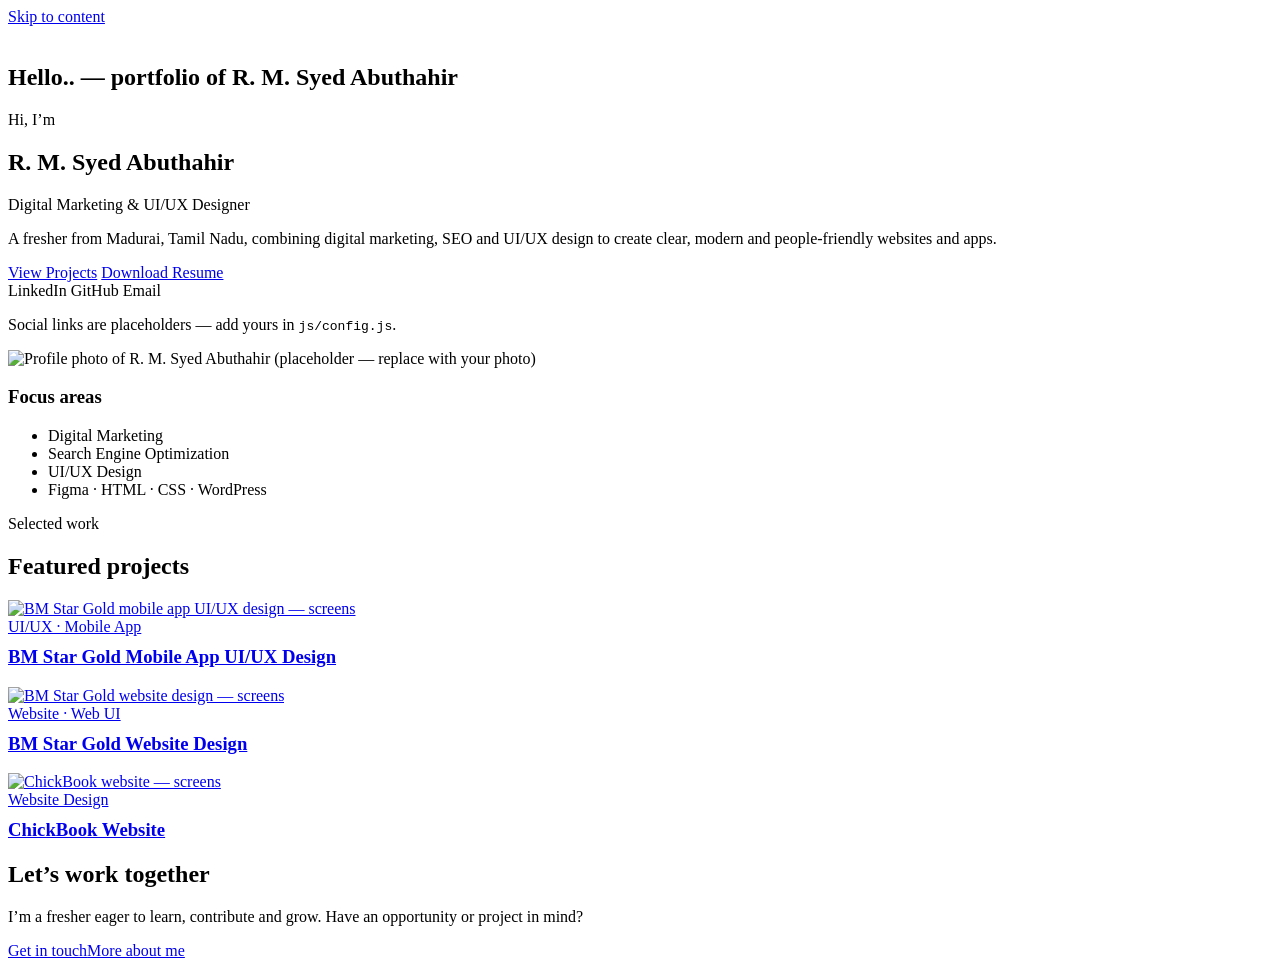
==== index.html @ 56e80f93 "Add files via upload" ====
<!DOCTYPE html>
<html lang="en" data-theme="light">
<head>
  <meta charset="utf-8">
  <meta name="viewport" content="width=device-width, initial-scale=1">
  <title>R. M. Syed Abuthahir — Digital Marketing &amp; UI/UX Designer</title>
  <meta name="description" content="Portfolio of R. M. Syed Abuthahir, a fresher Digital Marketing and UI/UX Designer from Madurai, Tamil Nadu, India.">
  <meta name="theme-color" content="#eef1ff">
  <link rel="icon" href="assets/images/favicon.svg" type="image/svg+xml">
  <link rel="preconnect" href="https://fonts.googleapis.com">
  <link rel="preconnect" href="https://fonts.gstatic.com" crossorigin>
  <link href="https://fonts.googleapis.com/css2?family=Inter:wght@400;500;600&family=Sora:wght@600;700&display=swap" rel="stylesheet">
  <link rel="stylesheet" href="css/style.css">
  <script src="js/theme.js"></script>
</head>
<body data-page="home">
  <a class="skip-link" href="#main">Skip to content</a>
  <header id="site-header"></header>
  <noscript><p class="container">Please enable JavaScript for navigation: <a href="index.html">Home</a> · <a href="about.html">About</a> · <a href="skills.html">Skills</a> · <a href="projects.html">Projects</a> · <a href="contact.html">Contact</a></p></noscript>

  <main id="main">
    <div class="container">

      <section class="glass hero reveal" aria-labelledby="hero-title">
        <img class="hero-bg-photo" src="assets/images/background-photo.jpg" alt="" aria-hidden="true">
        <h1 class="display hero-heading" id="hero-title" data-parallax>Hello..<span class="visually-hidden"> — portfolio of R. M. Syed Abuthahir</span></h1>

        <div class="hero-grid">
          <div class="hero-copy">
            <p class="hi">Hi, I’m</p>
            <h2>R. M. Syed Abuthahir</h2>
            <p class="role">Digital Marketing &amp; UI/UX Designer</p>
            <p class="intro">A fresher from Madurai, Tamil Nadu, combining digital marketing, SEO and UI/UX design to create clear, modern and people-friendly websites and apps.</p>
            <div class="btn-row">
              <a class="btn btn-primary" href="projects.html"><span data-icon="arrow"></span>View Projects</a>
              <a class="btn btn-ghost" data-resume href="assets/resume/Syed-Abuthahir-Resume.pdf" download><span data-icon="download"></span>Download Resume</a>
            </div>
            <div class="socials" aria-label="Social links">
              <a class="social" data-social="linkedin" data-label="LinkedIn" data-icon="linkedin"><span class="visually-hidden">LinkedIn</span></a>
              <a class="social" data-social="github" data-label="GitHub" data-icon="github"><span class="visually-hidden">GitHub</span></a>
              <a class="social" data-social="email" data-label="Email" data-icon="mail"><span class="visually-hidden">Email</span></a>
              <p class="socials-note" data-social-note>Social links are placeholders — add yours in <code>js/config.js</code>.</p>
            </div>
          </div>

          <div class="bubble">
            <!-- REPLACE: swap this image for your profile photo (see README) -->
            <img src="C:\Users\ELCOT\Downloads\Syed-Abuthahir-Portfolio-v6\syed-abuthahir-portfolio\WhatsApp Image 2026-11-13 at 12.18.26 PM.jpeg" alt="Profile photo of R. M. Syed Abuthahir (placeholder — replace with your photo)" width="400" height="500">
            <span class="orb a" aria-hidden="true"></span><span class="orb b" aria-hidden="true"></span>
          </div>

          <aside class="glass focus-card" aria-labelledby="focus-h">
            <h3 id="focus-h">Focus areas</h3>
            <ul class="focus-list">
              <li><span data-icon="marketing" class="icon"></span>Digital Marketing</li>
              <li><span data-icon="seo" class="icon"></span>Search Engine Optimization</li>
              <li><span data-icon="uiux" class="icon"></span>UI/UX Design</li>
              <li><span data-icon="figma" class="icon"></span>Figma · HTML · CSS · WordPress</li>
            </ul>
          </aside>
        </div>
      </section>

      <section class="reveal" aria-labelledby="feat-h">
        <div class="glass panel">
          <span class="eyebrow">Selected work</span>
          <h2 class="section-title" id="feat-h">Featured projects</h2>
          <div class="grid grid-3">
            <a class="mini-link glass card" href="projects.html">
              <div class="project-media"><img src="assets/images/project-bm-star-gold-app.jpg" alt="BM Star Gold mobile app UI/UX design — screens" loading="lazy"></div>
              <span class="chip">UI/UX · Mobile App</span>
              <h3 style="margin-top:10px">BM Star Gold Mobile App UI/UX Design</h3>
            </a>
            <a class="mini-link glass card" href="projects.html">
              <div class="project-media"><img src="assets/images/project-bm-star-gold-website.jpg" alt="BM Star Gold website design — screens" loading="lazy"></div>
              <span class="chip">Website · Web UI</span>
              <h3 style="margin-top:10px">BM Star Gold Website Design</h3>
            </a>
            <a class="mini-link glass card" href="projects.html">
              <div class="project-media"><img src="assets/images/project-chickbook-website.jpg" alt="ChickBook website — screens" loading="lazy"></div>
              <span class="chip">Website Design</span>
              <h3 style="margin-top:10px">ChickBook Website</h3>
            </a>
          </div>
        </div>
      </section>

      <section class="glass panel cta reveal" aria-labelledby="cta-h">
        <h2 id="cta-h">Let’s work together</h2>
        <p class="lead">I’m a fresher eager to learn, contribute and grow. Have an opportunity or project in mind?</p>
        <div class="btn-row"><a class="btn btn-primary" href="contact.html"><span data-icon="mail"></span>Get in touch</a><a class="btn btn-ghost" href="about.html">More about me</a></div>
      </section>

    </div>
  </main>

  <footer id="site-footer"></footer>
  <script src="js/config.js"></script>
  <script src="js/layout.js"></script>
  <script src="js/hero.js"></script>
</body>
</html>
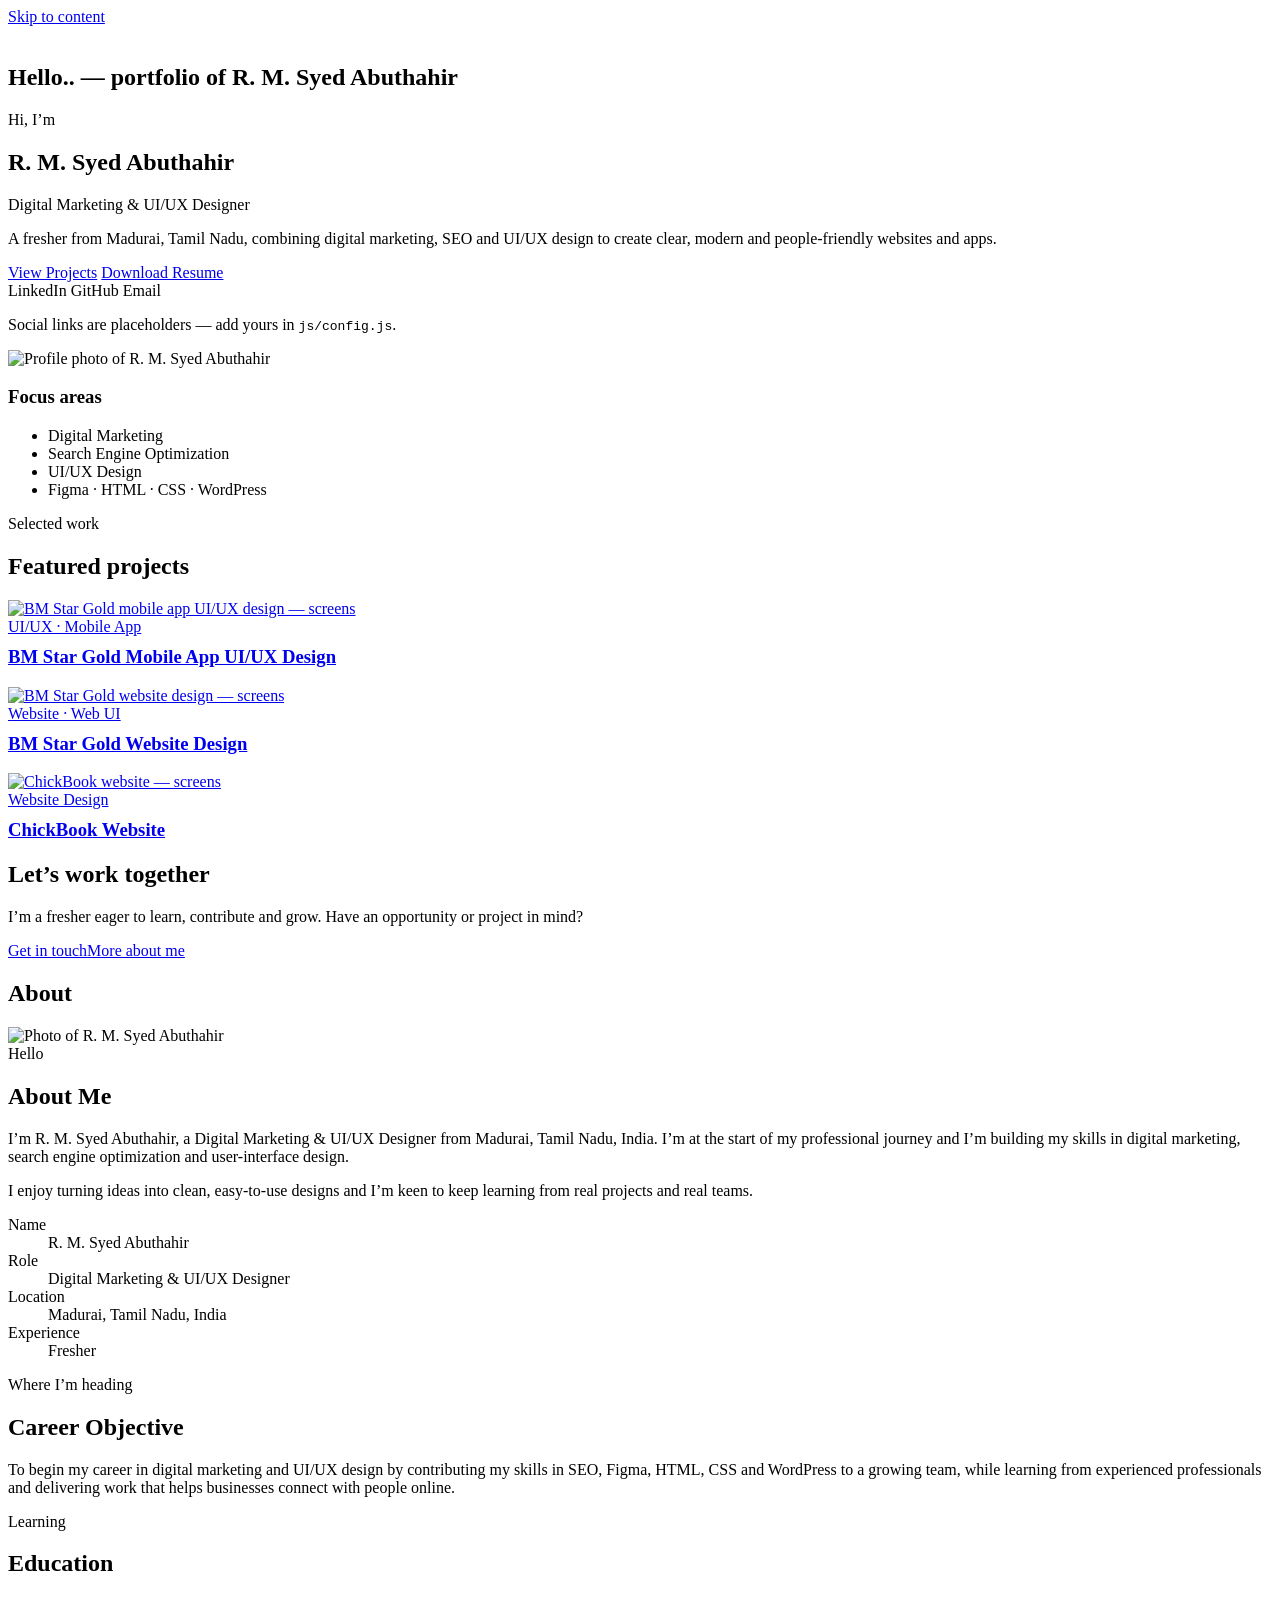
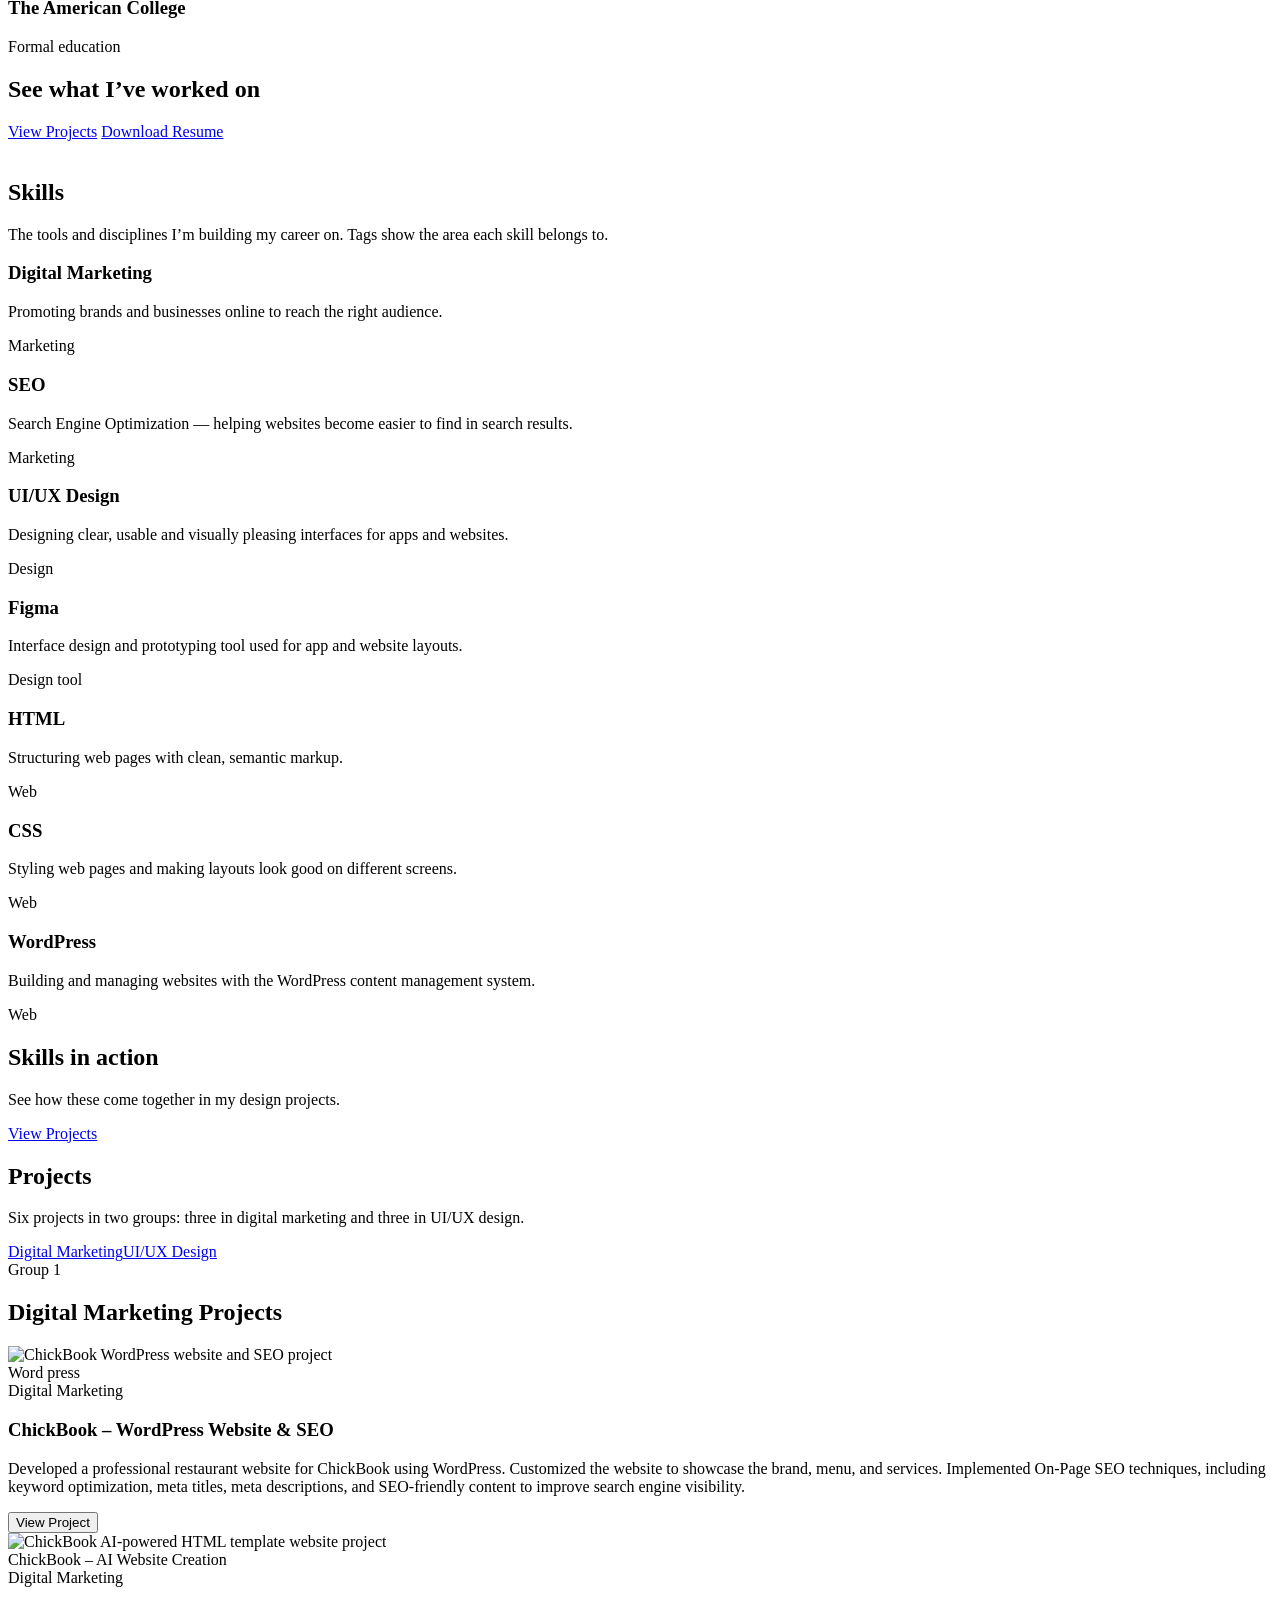
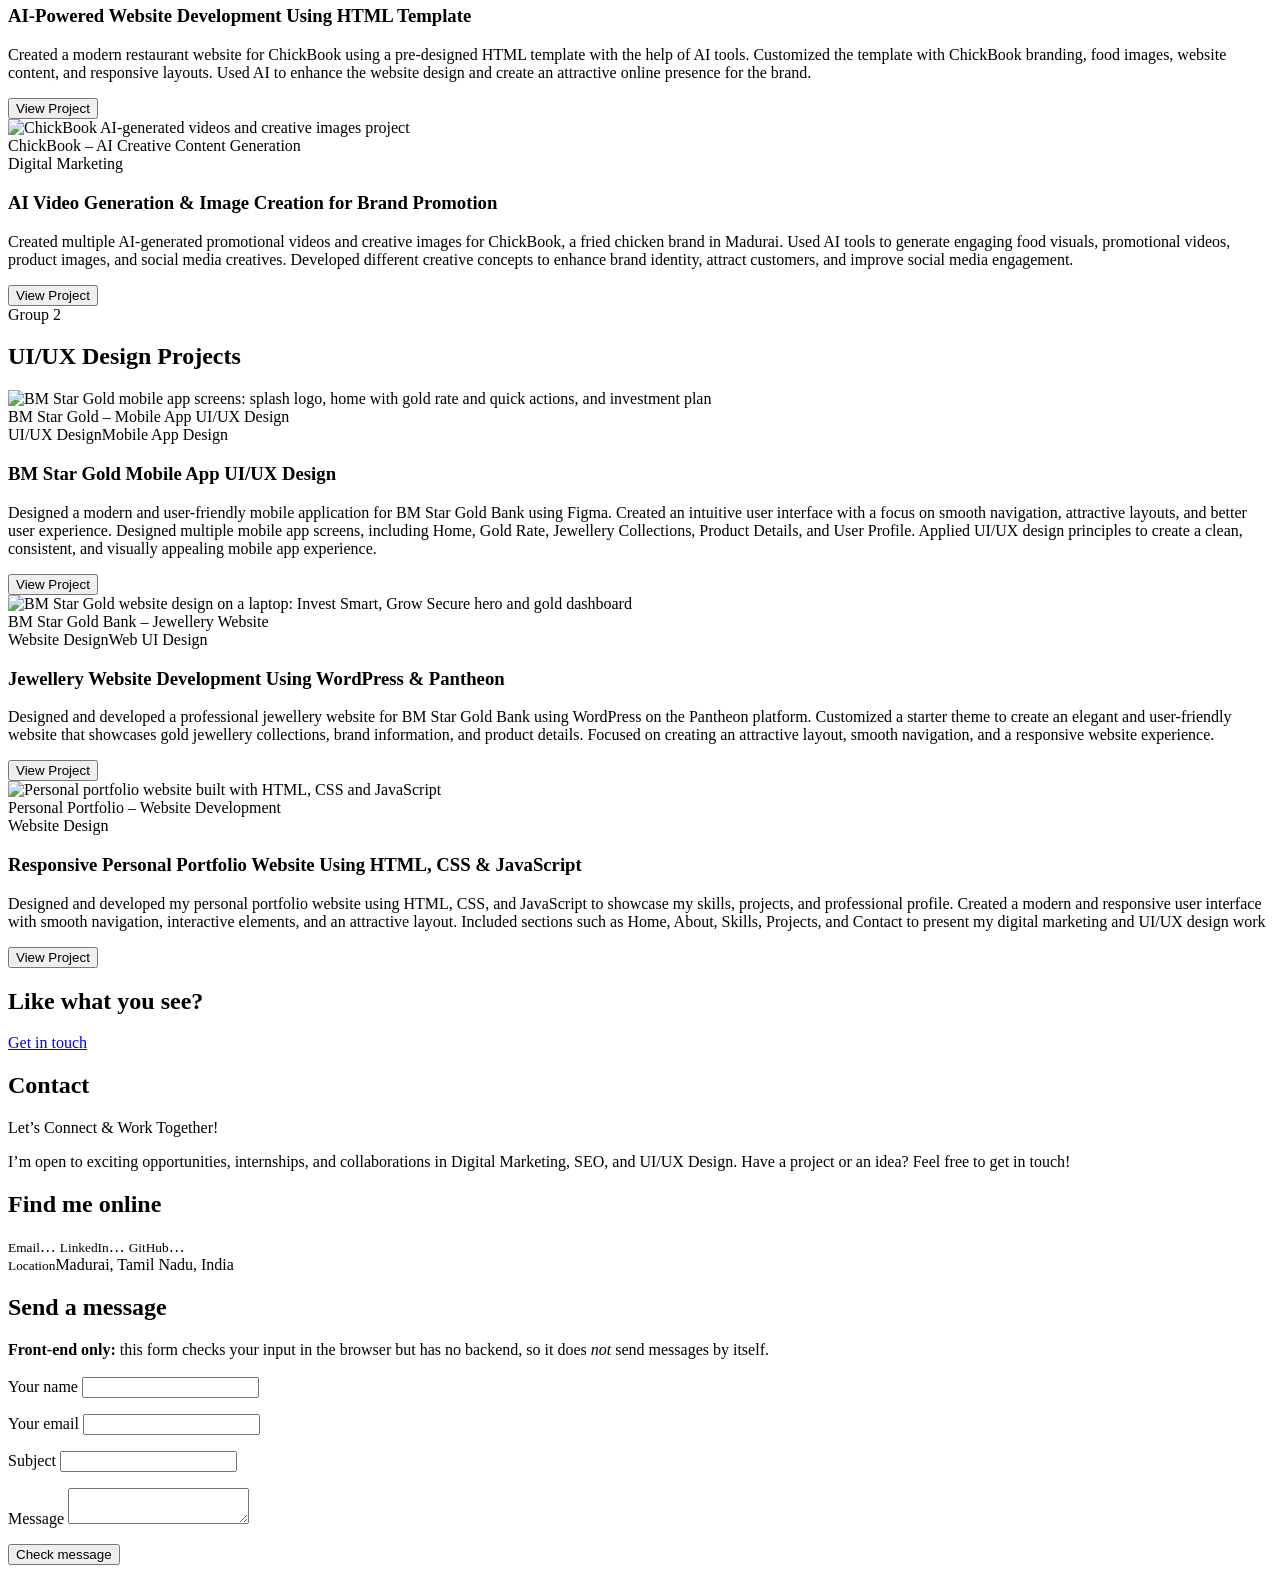
==== commit dfebac13: "Add files via upload" ====
--- a/index.html
+++ b/index.html
@@ -4,7 +4,7 @@
   <meta charset="utf-8">
   <meta name="viewport" content="width=device-width, initial-scale=1">
   <title>R. M. Syed Abuthahir — Digital Marketing &amp; UI/UX Designer</title>
-  <meta name="description" content="Portfolio of R. M. Syed Abuthahir, a fresher Digital Marketing and UI/UX Designer from Madurai, Tamil Nadu, India.">
+  <meta name="description" content="Single-page portfolio of R. M. Syed Abuthahir — fresher Digital Marketing and UI/UX Designer from Madurai, Tamil Nadu, India: about, skills, projects and contact.">
   <meta name="theme-color" content="#eef1ff">
   <link rel="icon" href="assets/images/favicon.svg" type="image/svg+xml">
   <link rel="preconnect" href="https://fonts.googleapis.com">
@@ -16,11 +16,13 @@
 <body data-page="home">
   <a class="skip-link" href="#main">Skip to content</a>
   <header id="site-header"></header>
-  <noscript><p class="container">Please enable JavaScript for navigation: <a href="index.html">Home</a> · <a href="about.html">About</a> · <a href="skills.html">Skills</a> · <a href="projects.html">Projects</a> · <a href="contact.html">Contact</a></p></noscript>
+  <noscript><p class="container">Sections: <a href="#home">Home</a> · <a href="#about">About</a> · <a href="#skills">Skills</a> · <a href="#projects">Projects</a> · <a href="#contact">Contact</a></p></noscript>
 
   <main id="main">
     <div class="container">
 
+      <!-- ===== HOME ===== -->
+      <div class="page-block" id="home">
       <section class="glass hero reveal" aria-labelledby="hero-title">
         <img class="hero-bg-photo" src="assets/images/background-photo.jpg" alt="" aria-hidden="true">
         <h1 class="display hero-heading" id="hero-title" data-parallax>Hello..<span class="visually-hidden"> — portfolio of R. M. Syed Abuthahir</span></h1>
@@ -32,7 +34,7 @@
             <p class="role">Digital Marketing &amp; UI/UX Designer</p>
             <p class="intro">A fresher from Madurai, Tamil Nadu, combining digital marketing, SEO and UI/UX design to create clear, modern and people-friendly websites and apps.</p>
             <div class="btn-row">
-              <a class="btn btn-primary" href="projects.html"><span data-icon="arrow"></span>View Projects</a>
+              <a class="btn btn-primary" href="#projects"><span data-icon="arrow"></span>View Projects</a>
               <a class="btn btn-ghost" data-resume href="assets/resume/Syed-Abuthahir-Resume.pdf" download><span data-icon="download"></span>Download Resume</a>
             </div>
             <div class="socials" aria-label="Social links">
@@ -45,7 +47,7 @@
 
           <div class="bubble">
             <!-- REPLACE: swap this image for your profile photo (see README) -->
-            <img src="C:\Users\ELCOT\Downloads\Syed-Abuthahir-Portfolio-v6\syed-abuthahir-portfolio\WhatsApp Image 2026-11-13 at 12.18.26 PM.jpeg" alt="Profile photo of R. M. Syed Abuthahir (placeholder — replace with your photo)" width="400" height="500">
+            <img src="assets/images/profile.jpg" alt="Profile photo of R. M. Syed Abuthahir" width="400" height="500">
             <span class="orb a" aria-hidden="true"></span><span class="orb b" aria-hidden="true"></span>
           </div>
 
@@ -66,17 +68,17 @@
           <span class="eyebrow">Selected work</span>
           <h2 class="section-title" id="feat-h">Featured projects</h2>
           <div class="grid grid-3">
-            <a class="mini-link glass card" href="projects.html">
+            <a class="mini-link glass card" href="#projects">
               <div class="project-media"><img src="assets/images/project-bm-star-gold-app.jpg" alt="BM Star Gold mobile app UI/UX design — screens" loading="lazy"></div>
               <span class="chip">UI/UX · Mobile App</span>
               <h3 style="margin-top:10px">BM Star Gold Mobile App UI/UX Design</h3>
             </a>
-            <a class="mini-link glass card" href="projects.html">
+            <a class="mini-link glass card" href="#projects">
               <div class="project-media"><img src="assets/images/project-bm-star-gold-website.jpg" alt="BM Star Gold website design — screens" loading="lazy"></div>
               <span class="chip">Website · Web UI</span>
               <h3 style="margin-top:10px">BM Star Gold Website Design</h3>
             </a>
-            <a class="mini-link glass card" href="projects.html">
+            <a class="mini-link glass card" href="#projects">
               <div class="project-media"><img src="assets/images/project-chickbook-website.jpg" alt="ChickBook website — screens" loading="lazy"></div>
               <span class="chip">Website Design</span>
               <h3 style="margin-top:10px">ChickBook Website</h3>
@@ -85,18 +87,326 @@
         </div>
       </section>
 
-      <section class="glass panel cta reveal" aria-labelledby="cta-h">
-        <h2 id="cta-h">Let’s work together</h2>
+      <section class="glass panel cta reveal" aria-labelledby="cta-home-h">
+        <h2 id="cta-home-h">Let’s work together</h2>
         <p class="lead">I’m a fresher eager to learn, contribute and grow. Have an opportunity or project in mind?</p>
-        <div class="btn-row"><a class="btn btn-primary" href="contact.html"><span data-icon="mail"></span>Get in touch</a><a class="btn btn-ghost" href="about.html">More about me</a></div>
-      </section>
+        <div class="btn-row"><a class="btn btn-primary" href="#contact"><span data-icon="mail"></span>Get in touch</a><a class="btn btn-ghost" href="#about">More about me</a></div>
+      </section>
+
+    
+      </div>
+
+      <!-- ===== ABOUT ===== -->
+      <div class="page-block" id="about">
+      <section class="glass panel reveal" aria-labelledby="about-title">
+        <h2 class="display sm" id="about-title">About</h2>
+      </section>
+
+      <section class="about-grid">
+        <div class="glass about-photo reveal">
+          <!-- REPLACE: swap this image for your profile photo (see README) -->
+          <img src="assets/images/about-photo.jpg" alt="Photo of R. M. Syed Abuthahir" width="400" height="500">
+        </div>
+
+        <div class="grid">
+          <article class="glass panel reveal" aria-labelledby="about-me">
+            <span class="eyebrow">Hello</span>
+            <h2 class="section-title" id="about-me">About Me</h2>
+            <p>I’m R. M. Syed Abuthahir, a Digital Marketing &amp; UI/UX Designer from Madurai, Tamil Nadu, India. I’m at the start of my professional journey and I’m building my skills in digital marketing, search engine optimization and user-interface design.</p>
+            <p>I enjoy turning ideas into clean, easy-to-use designs and I’m keen to keep learning from real projects and real teams.</p>
+            <dl class="facts">
+              <div class="fact"><dt>Name</dt><dd>R. M. Syed Abuthahir</dd></div>
+              <div class="fact"><dt>Role</dt><dd>Digital Marketing &amp; UI/UX Designer</dd></div>
+              <div class="fact"><dt>Location</dt><dd>Madurai, Tamil Nadu, India</dd></div>
+              <div class="fact"><dt>Experience</dt><dd>Fresher</dd></div>
+            </dl>
+          </article>
+
+          <article class="glass panel reveal" aria-labelledby="objective">
+            <span class="eyebrow">Where I’m heading</span>
+            <h2 class="section-title" id="objective">Career Objective</h2>
+            <p>To begin my career in digital marketing and UI/UX design by contributing my skills in SEO, Figma, HTML, CSS and WordPress to a growing team, while learning from experienced professionals and delivering work that helps businesses connect with people online.</p>
+          </article>
+
+          <article class="glass panel reveal" aria-labelledby="edu">
+            <span class="eyebrow">Learning</span>
+            <h2 class="section-title" id="edu">Education</h2>
+            <div class="edu-card">
+              <span class="icon-wrap" data-icon="cap"></span>
+              <div>
+                <h3>The American College</h3>
+                <!-- OPTIONAL: add your degree/course name and years here -->
+                <p>Formal education</p>
+              </div>
+            </div>
+          </article>
+        </div>
+      </section>
+
+      <section class="glass panel cta reveal" aria-labelledby="cta-about-h">
+        <h2 id="cta-about-h">See what I’ve worked on</h2>
+        <div class="btn-row">
+          <a class="btn btn-primary" href="#projects"><span data-icon="arrow"></span>View Projects</a>
+          <a class="btn btn-ghost" data-resume href="assets/resume/Syed-Abuthahir-Resume.pdf" download><span data-icon="download"></span>Download Resume</a>
+        </div>
+      </section>
+    
+      </div>
+
+      <!-- ===== SKILLS ===== -->
+      <div class="page-block" id="skills">
+      <section class="glass panel has-bg-photo reveal" aria-labelledby="skills-title">
+      <img class="hero-bg-photo" src="assets/images/background-photo.jpg" alt="" aria-hidden="true">
+      <h2 class="display sm" id="skills-title">Skills</h2>
+        <p class="lead">The tools and disciplines I’m building my career on. Tags show the area each skill belongs to.</p>
+      </section>
+
+      <!-- To add or remove a skill, copy/delete one <article class="skill-card ..."> block.
+           Tags are simple labels (no proficiency percentages). -->
+      <section class="grid grid-3" aria-label="Skill list">
+        <article class="skill-card glass card reveal">
+          <span class="icon-wrap" data-icon="marketing"></span>
+          <h3>Digital Marketing</h3>
+          <p>Promoting brands and businesses online to reach the right audience.</p>
+          <span class="chip">Marketing</span>
+        </article>
+        <article class="skill-card glass card reveal">
+          <span class="icon-wrap" data-icon="seo"></span>
+          <h3>SEO</h3>
+          <p>Search Engine Optimization — helping websites become easier to find in search results.</p>
+          <span class="chip">Marketing</span>
+        </article>
+        <article class="skill-card glass card reveal">
+          <span class="icon-wrap" data-icon="uiux"></span>
+          <h3>UI/UX Design</h3>
+          <p>Designing clear, usable and visually pleasing interfaces for apps and websites.</p>
+          <span class="chip">Design</span>
+        </article>
+        <article class="skill-card glass card reveal">
+          <span class="icon-wrap" data-icon="figma"></span>
+          <h3>Figma</h3>
+          <p>Interface design and prototyping tool used for app and website layouts.</p>
+          <span class="chip">Design tool</span>
+        </article>
+        <article class="skill-card glass card reveal">
+          <span class="icon-wrap" data-icon="html"></span>
+          <h3>HTML</h3>
+          <p>Structuring web pages with clean, semantic markup.</p>
+          <span class="chip">Web</span>
+        </article>
+        <article class="skill-card glass card reveal">
+          <span class="icon-wrap" data-icon="css"></span>
+          <h3>CSS</h3>
+          <p>Styling web pages and making layouts look good on different screens.</p>
+          <span class="chip">Web</span>
+        </article>
+        <article class="skill-card glass card reveal">
+          <span class="icon-wrap" data-icon="wordpress"></span>
+          <h3>WordPress</h3>
+          <p>Building and managing websites with the WordPress content management system.</p>
+          <span class="chip">Web</span>
+        </article>
+      </section>
+
+      <section class="glass panel cta reveal" aria-labelledby="cta-skills-h">
+        <h2 id="cta-skills-h">Skills in action</h2>
+        <p class="lead">See how these come together in my design projects.</p>
+        <div class="btn-row"><a class="btn btn-primary" href="#projects"><span data-icon="arrow"></span>View Projects</a></div>
+      </section>
+    
+      </div>
+
+      <!-- ===== PROJECTS ===== -->
+      <div class="page-block" id="projects">
+      <section class="glass panel reveal" aria-labelledby="projects-title">
+        <h2 class="display sm" id="projects-title">Projects</h2>
+        <p class="lead">Six projects in two groups: three in digital marketing and three in UI/UX design.</p>
+        <div class="btn-row"><a class="btn btn-ghost" href="#digital-marketing">Digital Marketing</a><a class="btn btn-ghost" href="#ui-ux">UI/UX Design</a></div>
+      </section>
+
+      <!-- TO REPLACE AN IMAGE: put your screenshot in assets/images/ and change the img src below (or overwrite the file). -->
+      <section class="reveal" id="digital-marketing" aria-labelledby="dm-h">
+        <div class="glass panel">
+          <span class="eyebrow">Group 1</span>
+          <h2 class="section-title" id="dm-h">Digital Marketing Projects</h2>
+          <div class="grid grid-3">
+        <article class="project-card glass card reveal" data-project-card>
+          <div class="project-media">
+            <img src="assets/images/project-dm-1.PNG" alt="ChickBook WordPress website and SEO project" loading="lazy" width="1200" height="750">
+          </div>
+          <div class="project-body">
+            <span class="project-num">Word press</span>
+            <div class="project-tags"><span class="chip">Digital Marketing</span></div>
+            <h3>ChickBook – WordPress Website &amp; SEO</h3>
+            <p>Developed a professional restaurant website for ChickBook using WordPress. Customized the website to showcase the brand, menu, and services. Implemented On-Page SEO techniques, including keyword optimization, meta titles, meta descriptions, and SEO-friendly content to improve search engine visibility.</p>
+            <button class="btn btn-primary" type="button" data-project="dm-1" data-title="ChickBook – WordPress Website &amp; SEO"><span>View Project</span><span data-icon="arrow"></span></button>
+          </div>
+        </article>
+
+        <article class="project-card glass card reveal" data-project-card>
+          <div class="project-media">
+            <img src="assets/images/project-dm-2.PNG" alt="ChickBook AI-powered HTML template website project" loading="lazy" width="1200" height="750">
+          </div>
+          <div class="project-body">
+            <span class="project-num">ChickBook – AI Website Creation</span>
+            <div class="project-tags"><span class="chip">Digital Marketing</span></div>
+            <h3>AI-Powered Website Development Using HTML Template</h3>
+            <p>Created a modern restaurant website for ChickBook using a pre-designed HTML template with the help of AI tools. Customized the template with ChickBook branding, food images, website content, and responsive layouts. Used AI to enhance the website design and create an attractive online presence for the brand.</p>
+            <button class="btn btn-primary" type="button" data-project="dm-2" data-title="AI-Powered Website Development Using HTML Template"><span>View Project</span><span data-icon="arrow"></span></button>
+          </div>
+        </article>
+
+        <article class="project-card glass card reveal" data-project-card>
+          <div class="project-media">
+            <img src="assets/images/project-dm-3.PNG" alt="ChickBook AI-generated videos and creative images project" loading="lazy" width="1200" height="750">
+          </div>
+          <div class="project-body">
+            <span class="project-num">ChickBook – AI Creative Content Generation</span>
+            <div class="project-tags"><span class="chip">Digital Marketing</span></div>
+            <h3>AI Video Generation &amp; Image Creation for Brand Promotion</h3>
+            <p>Created multiple AI-generated promotional videos and creative images for ChickBook, a fried chicken brand in Madurai. Used AI tools to generate engaging food visuals, promotional videos, product images, and social media creatives. Developed different creative concepts to enhance brand identity, attract customers, and improve social media engagement.</p>
+            <button class="btn btn-primary" type="button" data-project="dm-3" data-title="AI Video Generation &amp; Image Creation for Brand Promotion"><span>View Project</span><span data-icon="arrow"></span></button>
+          </div>
+        </article>
+          </div>
+        </div>
+      </section>
+
+      <section class="reveal" id="ui-ux" aria-labelledby="ux-h">
+        <div class="glass panel">
+          <span class="eyebrow">Group 2</span>
+          <h2 class="section-title" id="ux-h">UI/UX Design Projects</h2>
+          <div class="grid grid-3">
+        <article class="project-card glass card reveal" data-project-card>
+          <div class="project-media">
+            <img src="assets/images/project-bm-star-gold-app.jpg" alt="BM Star Gold mobile app screens: splash logo, home with gold rate and quick actions, and investment plan" loading="lazy" width="1200" height="750">
+          </div>
+          <div class="project-body">
+            <span class="project-num">BM Star Gold – Mobile App UI/UX Design</span>
+            <div class="project-tags"><span class="chip">UI/UX Design</span><span class="chip">Mobile App Design</span></div>
+            <h3>BM Star Gold Mobile App UI/UX Design</h3>
+            <p>Designed a modern and user-friendly mobile application for BM Star Gold Bank using Figma. Created an intuitive user interface with a focus on smooth navigation, attractive layouts, and better user experience. Designed multiple mobile app screens, including Home, Gold Rate, Jewellery Collections, Product Details, and User Profile. Applied UI/UX design principles to create a clean, consistent, and visually appealing mobile app experience.</p>
+            <button class="btn btn-primary" type="button" data-project="bm-star-gold-app" data-title="BM Star Gold Mobile App UI/UX Design"><span>View Project</span><span data-icon="arrow"></span></button>
+          </div>
+        </article>
+
+        <article class="project-card glass card reveal" data-project-card>
+          <div class="project-media">
+            <img src="assets/images/project-bm-star-gold-website.jpg" alt="BM Star Gold website design on a laptop: Invest Smart, Grow Secure hero and gold dashboard" loading="lazy" width="1200" height="750">
+          </div>
+          <div class="project-body">
+            <span class="project-num">BM Star Gold Bank – Jewellery Website</span>
+            <div class="project-tags"><span class="chip">Website Design</span><span class="chip">Web UI Design</span></div>
+            <h3>Jewellery Website Development Using WordPress &amp; Pantheon</h3>
+            <p>Designed and developed a professional jewellery website for BM Star Gold Bank using WordPress on the Pantheon platform. Customized a starter theme to create an elegant and user-friendly website that showcases gold jewellery collections, brand information, and product details. Focused on creating an attractive layout, smooth navigation, and a responsive website experience.</p>
+            <button class="btn btn-primary" type="button" data-project="bm-star-gold-website" data-title="Jewellery Website Development Using WordPress &amp; Pantheon"><span>View Project</span><span data-icon="arrow"></span></button>
+          </div>
+        </article>
+
+        <article class="project-card glass card reveal" data-project-card>
+          <div class="project-media">
+            <img src="assets/images/project-portfolio.jpg" alt="Personal portfolio website built with HTML, CSS and JavaScript" loading="lazy" width="1200" height="750">
+          </div>
+          <div class="project-body">
+            <span class="project-num">Personal Portfolio – Website Development</span>
+            <div class="project-tags"><span class="chip">Website Design</span></div>
+            <h3>Responsive Personal Portfolio Website Using HTML, CSS &amp; JavaScript</h3>
+            <p>Designed and developed my personal portfolio website using HTML, CSS, and JavaScript to showcase my skills, projects, and professional profile. Created a modern and responsive user interface with smooth navigation, interactive elements, and an attractive layout. Included sections such as Home, About, Skills, Projects, and Contact to present my digital marketing and UI/UX design work</p>
+            <button class="btn btn-primary" type="button" data-project="chickbook-website" data-title="Responsive Personal Portfolio Website"><span>View Project</span><span data-icon="arrow"></span></button>
+          </div>
+        </article>
+          </div>
+        </div>
+      </section>
+
+      <section class="glass panel cta reveal" aria-labelledby="cta-projects-h">
+        <h2 id="cta-projects-h">Like what you see?</h2>
+        <div class="btn-row"><a class="btn btn-primary" href="#contact"><span data-icon="mail"></span>Get in touch</a></div>
+      </section>
+    
+      </div>
+
+      <!-- ===== CONTACT ===== -->
+      <div class="page-block" id="contact">
+      <section class="glass panel reveal" aria-labelledby="contact-title">
+        <h2 class="display sm" id="contact-title">Contact</h2>
+        <p class="lead">Let’s Connect &amp; Work Together!</p>
+        <p>I’m open to exciting opportunities, internships, and collaborations in Digital Marketing, SEO, and UI/UX Design. Have a project or an idea? Feel free to get in touch!</p>
+      </section>
+
+      <section class="contact-grid">
+        <div class="glass panel reveal">
+          <h2 class="section-title">Find me online</h2>
+          <!-- These values come from js/config.js. Nothing is shown until you add it. -->
+          <a class="contact-item" data-social="email" data-label="Email">
+            <span class="icon-wrap" data-icon="mail"></span>
+            <span><small>Email</small><span class="val">…</span></span>
+          </a>
+          <a class="contact-item" data-social="linkedin" data-label="LinkedIn">
+            <span class="icon-wrap" data-icon="linkedin"></span>
+            <span><small>LinkedIn</small><span class="val">…</span></span>
+          </a>
+          <a class="contact-item" data-social="github" data-label="GitHub">
+            <span class="icon-wrap" data-icon="github"></span>
+            <span><small>GitHub</small><span class="val">…</span></span>
+          </a>
+          <div class="contact-item" style="margin-bottom:0">
+            <span class="icon-wrap" data-icon="pin"></span>
+            <span><small>Location</small><span class="val">Madurai, Tamil Nadu, India</span></span>
+          </div>
+        </div>
+
+        <div class="glass panel reveal">
+          <h2 class="section-title">Send a message</h2>
+          <p class="notice"><strong>Front-end only:</strong> this form checks your input in the browser but has no backend, so it does <em>not</em> send messages by itself.</p>
+          <form id="contact-form" novalidate style="margin-top:18px">
+            <div class="field">
+              <label for="name">Your name</label>
+              <input id="name" name="name" type="text" autocomplete="name" aria-describedby="err-name" aria-invalid="false" required>
+              <p class="error" id="err-name" role="alert"></p>
+            </div>
+            <div class="field">
+              <label for="email">Your email</label>
+              <input id="email" name="email" type="email" autocomplete="email" aria-describedby="err-email" aria-invalid="false" required>
+              <p class="error" id="err-email" role="alert"></p>
+            </div>
+            <div class="field">
+              <label for="subject">Subject</label>
+              <input id="subject" name="subject" type="text" aria-describedby="err-subject" aria-invalid="false" required>
+              <p class="error" id="err-subject" role="alert"></p>
+            </div>
+            <div class="field">
+              <label for="message">Message</label>
+              <textarea id="message" name="message" aria-describedby="err-message" aria-invalid="false" required></textarea>
+              <p class="error" id="err-message" role="alert"></p>
+            </div>
+            <div><button class="btn btn-primary" type="submit"><span data-icon="mail"></span>Check message</button></div>
+            <div class="form-result" id="form-result" role="status" tabindex="-1" hidden></div>
+          </form>
+        </div>
+      </section>
+    
+      </div>
 
     </div>
   </main>
+
+  <dialog class="modal" id="project-dialog" aria-labelledby="d-title">
+    <button class="icon-btn modal-close" type="button" data-close aria-label="Close project details"><svg viewBox="0 0 24 24" fill="none" stroke="currentColor" stroke-width="1.8" stroke-linecap="round" aria-hidden="true"><path d="m6 6 12 12M18 6 6 18"/></svg></button>
+    <div class="modal-inner">
+      <img data-d-img src="[data-uri]" alt="">
+      <div class="project-tags" data-d-tags></div>
+      <h2 id="d-title" data-d-title style="margin-top:10px"></h2>
+      <p data-d-desc></p>
+      <p class="modal-note">A full case-study or live link hasn’t been added yet. Add one in <code>js/config.js</code> and this button will open it directly.</p>
+    </div>
+  </dialog>
 
   <footer id="site-footer"></footer>
   <script src="js/config.js"></script>
   <script src="js/layout.js"></script>
   <script src="js/hero.js"></script>
+  <script src="js/projects.js"></script>
+  <script src="js/contact.js"></script>
 </body>
 </html>
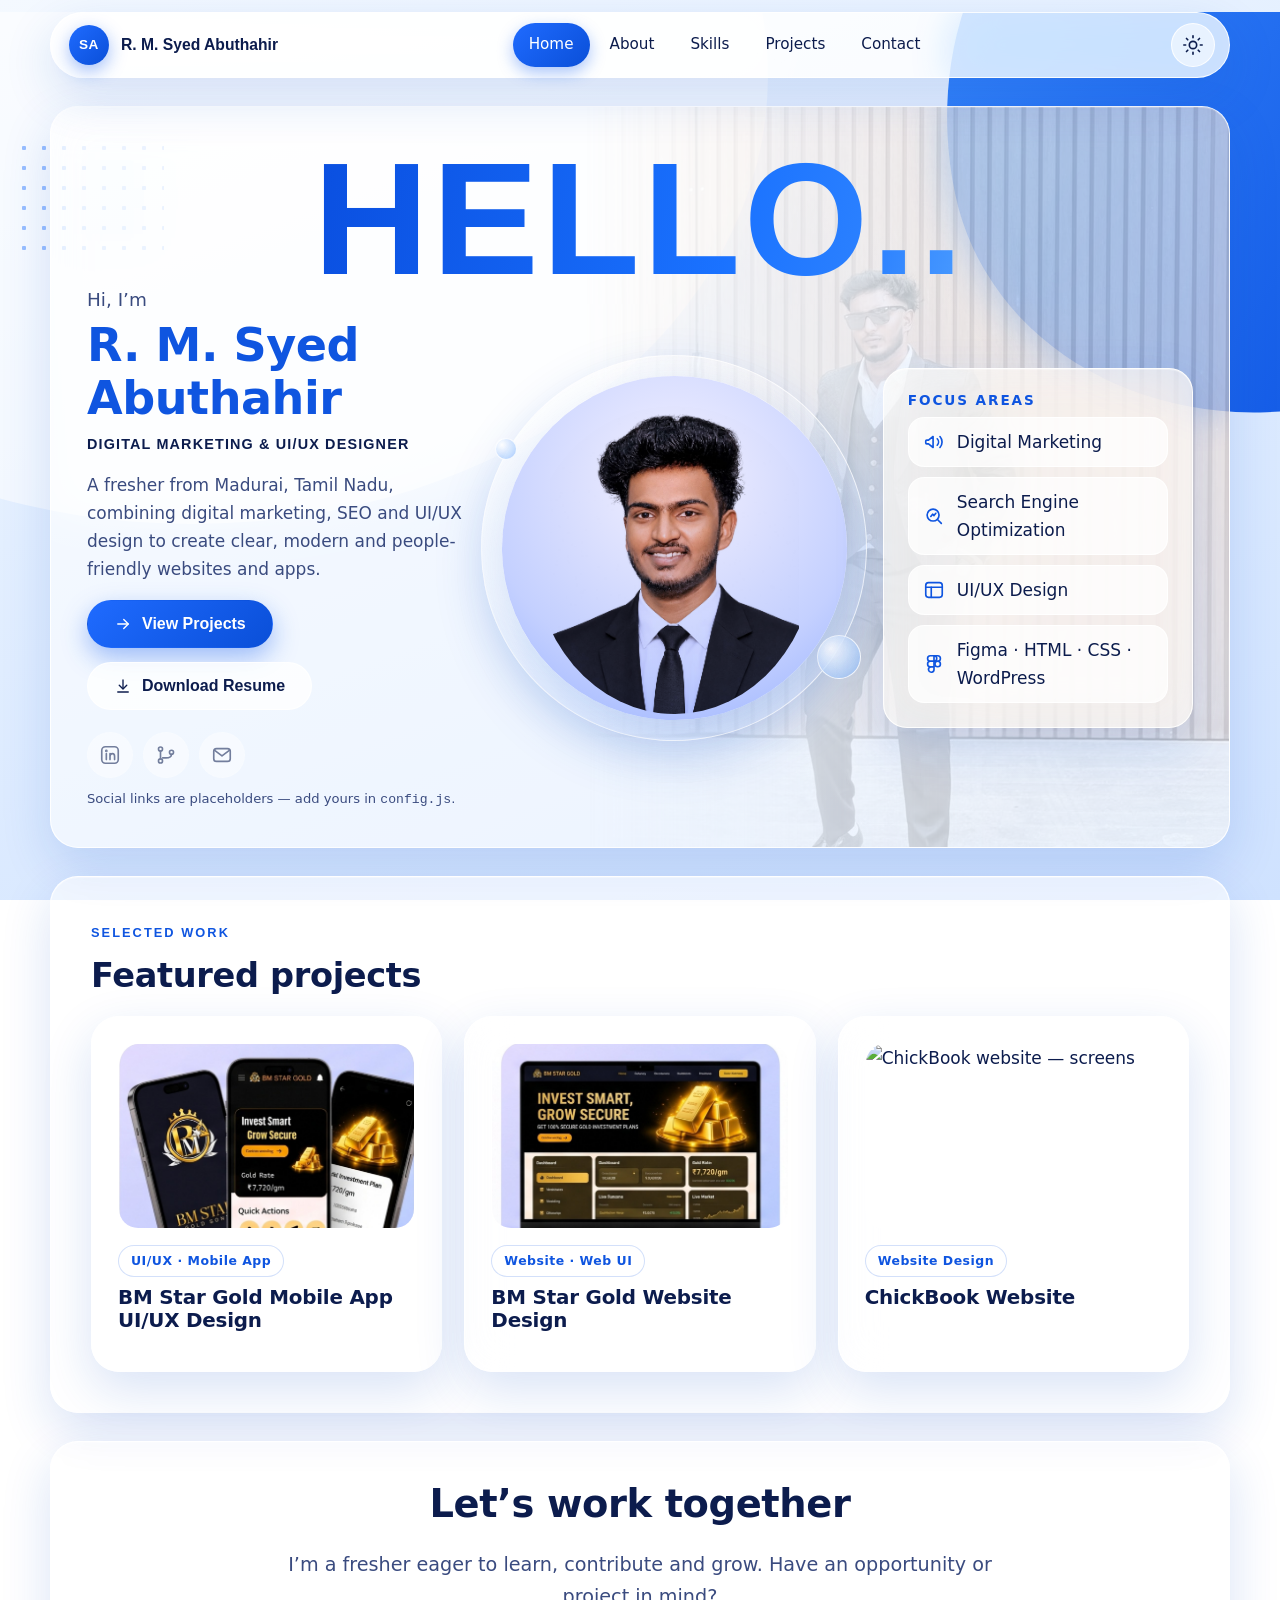
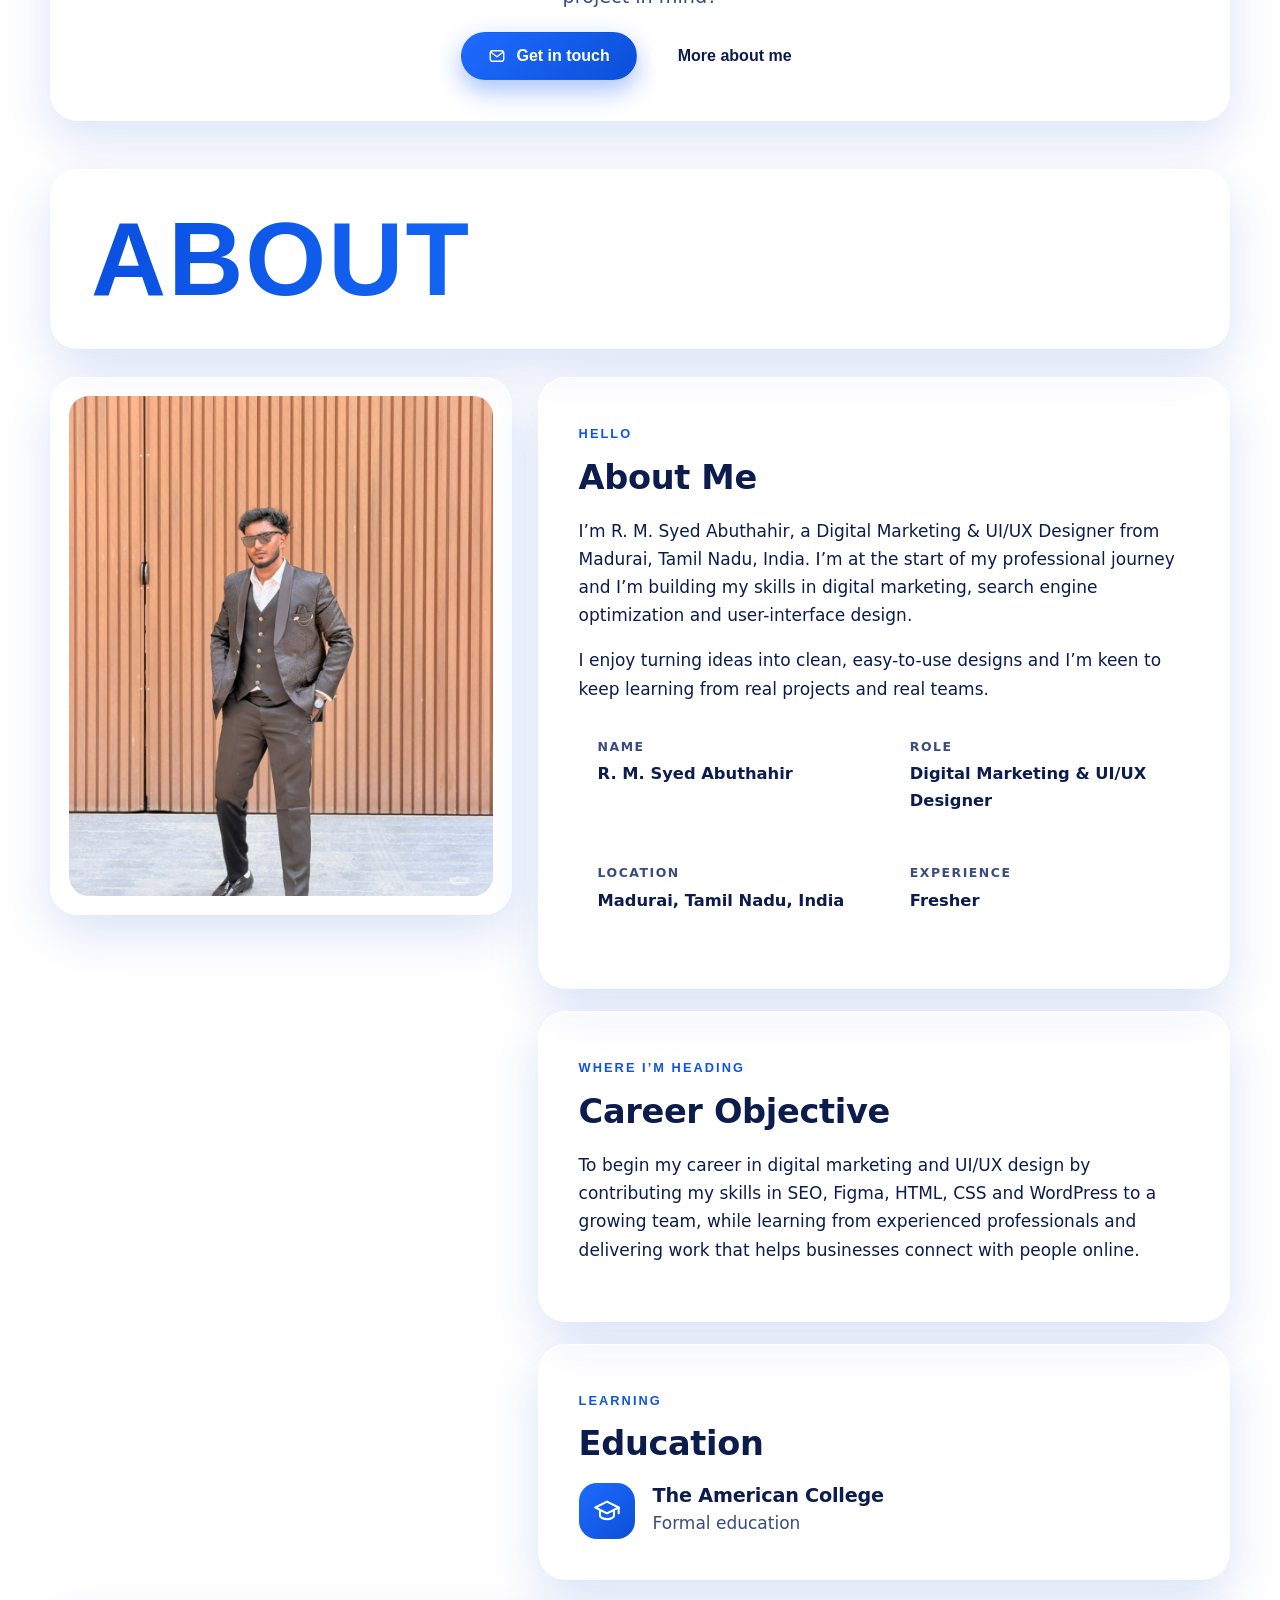
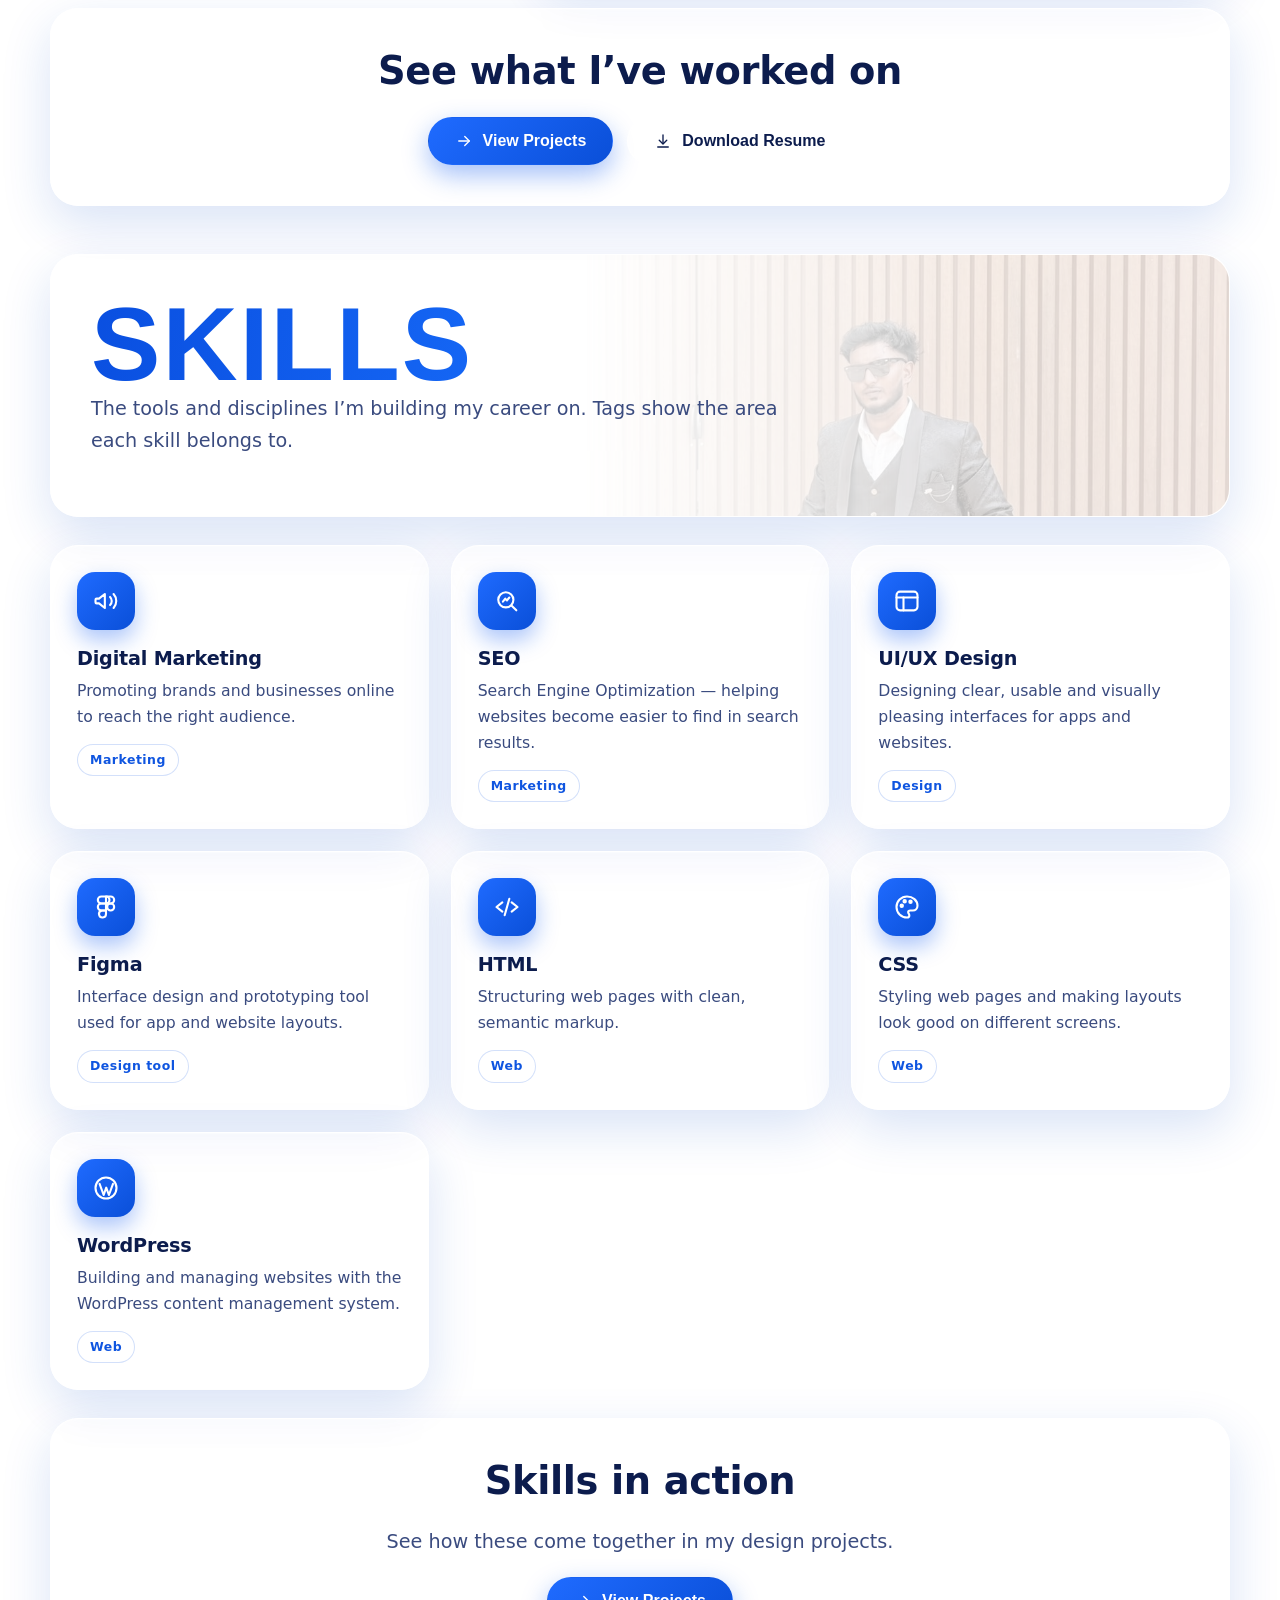
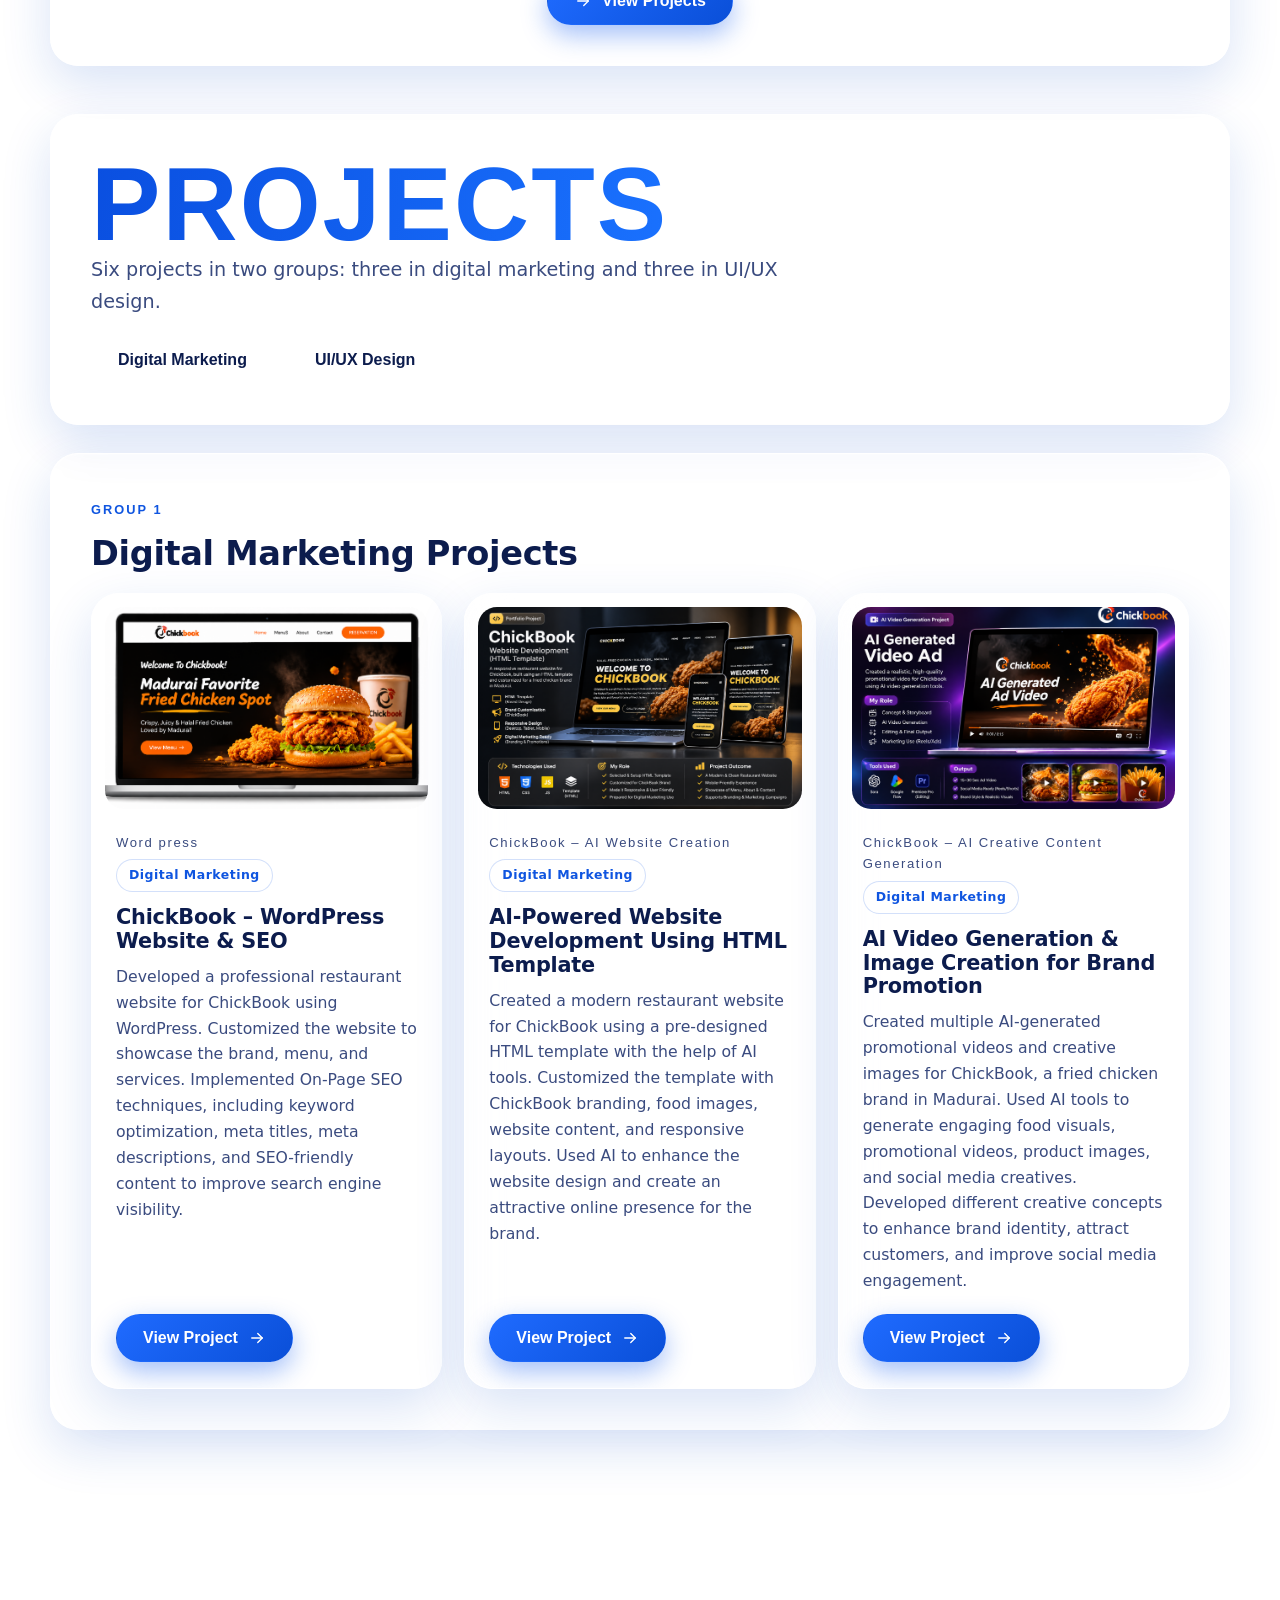
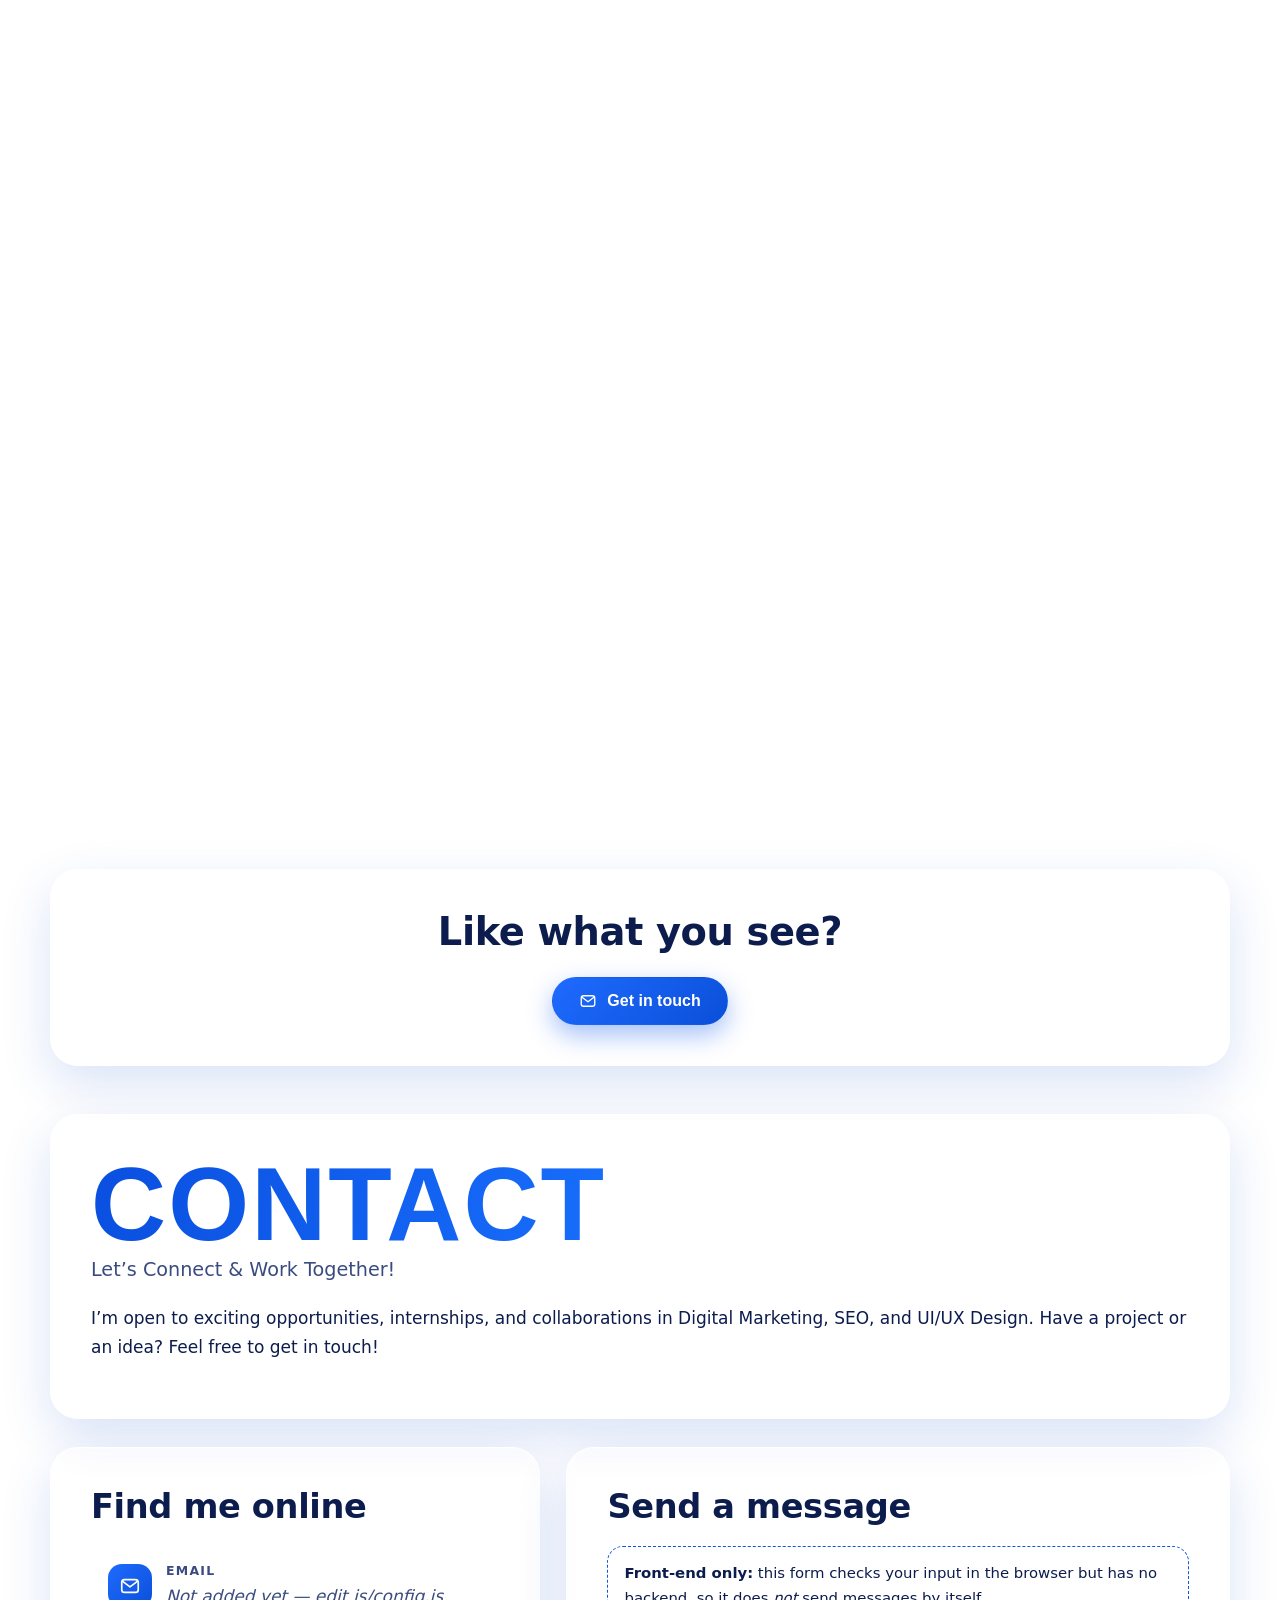
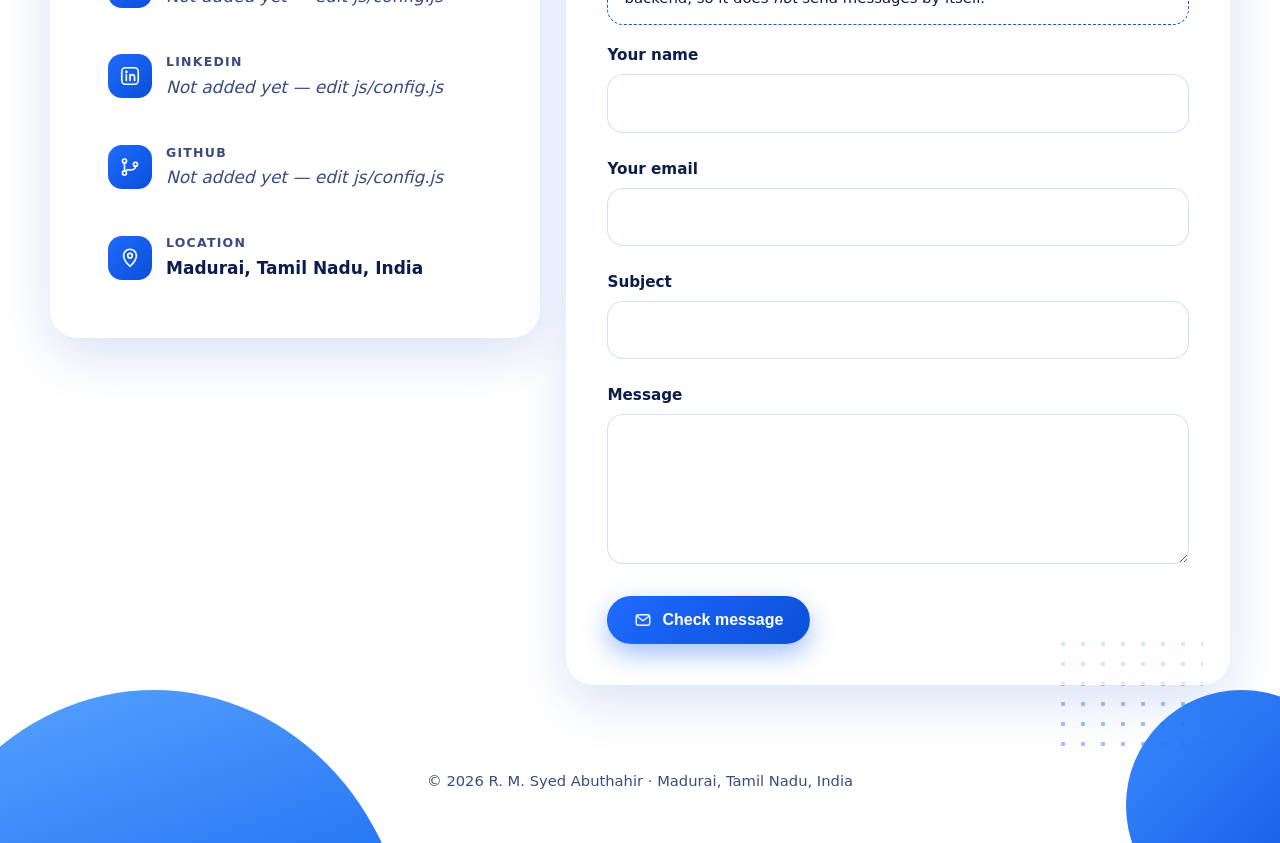
==== commit c0dd6169: "Add files via upload" ====
--- a/index.html
+++ b/index.html
@@ -6,12 +6,12 @@
   <title>R. M. Syed Abuthahir — Digital Marketing &amp; UI/UX Designer</title>
   <meta name="description" content="Single-page portfolio of R. M. Syed Abuthahir — fresher Digital Marketing and UI/UX Designer from Madurai, Tamil Nadu, India: about, skills, projects and contact.">
   <meta name="theme-color" content="#eef1ff">
-  <link rel="icon" href="assets/images/favicon.svg" type="image/svg+xml">
+  <link rel="icon" href="favicon.svg" type="image/svg+xml">
   <link rel="preconnect" href="https://fonts.googleapis.com">
   <link rel="preconnect" href="https://fonts.gstatic.com" crossorigin>
   <link href="https://fonts.googleapis.com/css2?family=Inter:wght@400;500;600&family=Sora:wght@600;700&display=swap" rel="stylesheet">
-  <link rel="stylesheet" href="css/style.css">
-  <script src="js/theme.js"></script>
+  <link rel="stylesheet" href="style.css">
+  <script src="theme.js"></script>
 </head>
 <body data-page="home">
   <a class="skip-link" href="#main">Skip to content</a>
@@ -24,7 +24,7 @@
       <!-- ===== HOME ===== -->
       <div class="page-block" id="home">
       <section class="glass hero reveal" aria-labelledby="hero-title">
-        <img class="hero-bg-photo" src="assets/images/background-photo.jpg" alt="" aria-hidden="true">
+        <img class="hero-bg-photo" src="background-photo.jpg" alt="" aria-hidden="true">
         <h1 class="display hero-heading" id="hero-title" data-parallax>Hello..<span class="visually-hidden"> — portfolio of R. M. Syed Abuthahir</span></h1>
 
         <div class="hero-grid">
@@ -35,19 +35,19 @@
             <p class="intro">A fresher from Madurai, Tamil Nadu, combining digital marketing, SEO and UI/UX design to create clear, modern and people-friendly websites and apps.</p>
             <div class="btn-row">
               <a class="btn btn-primary" href="#projects"><span data-icon="arrow"></span>View Projects</a>
-              <a class="btn btn-ghost" data-resume href="assets/resume/Syed-Abuthahir-Resume.pdf" download><span data-icon="download"></span>Download Resume</a>
+              <a class="btn btn-ghost" data-resume href="Syed-Abuthahir-Resume.pdf" download><span data-icon="download"></span>Download Resume</a>
             </div>
             <div class="socials" aria-label="Social links">
               <a class="social" data-social="linkedin" data-label="LinkedIn" data-icon="linkedin"><span class="visually-hidden">LinkedIn</span></a>
               <a class="social" data-social="github" data-label="GitHub" data-icon="github"><span class="visually-hidden">GitHub</span></a>
               <a class="social" data-social="email" data-label="Email" data-icon="mail"><span class="visually-hidden">Email</span></a>
-              <p class="socials-note" data-social-note>Social links are placeholders — add yours in <code>js/config.js</code>.</p>
+              <p class="socials-note" data-social-note>Social links are placeholders — add yours in <code>config.js</code>.</p>
             </div>
           </div>
 
           <div class="bubble">
             <!-- REPLACE: swap this image for your profile photo (see README) -->
-            <img src="assets/images/profile.jpg" alt="Profile photo of R. M. Syed Abuthahir" width="400" height="500">
+            <img src="profile.jpg" alt="Profile photo of R. M. Syed Abuthahir" width="400" height="500">
             <span class="orb a" aria-hidden="true"></span><span class="orb b" aria-hidden="true"></span>
           </div>
 
@@ -69,17 +69,17 @@
           <h2 class="section-title" id="feat-h">Featured projects</h2>
           <div class="grid grid-3">
             <a class="mini-link glass card" href="#projects">
-              <div class="project-media"><img src="assets/images/project-bm-star-gold-app.jpg" alt="BM Star Gold mobile app UI/UX design — screens" loading="lazy"></div>
+              <div class="project-media"><img src="project-bm-star-gold-app.jpg" alt="BM Star Gold mobile app UI/UX design — screens" loading="lazy"></div>
               <span class="chip">UI/UX · Mobile App</span>
               <h3 style="margin-top:10px">BM Star Gold Mobile App UI/UX Design</h3>
             </a>
             <a class="mini-link glass card" href="#projects">
-              <div class="project-media"><img src="assets/images/project-bm-star-gold-website.jpg" alt="BM Star Gold website design — screens" loading="lazy"></div>
+              <div class="project-media"><img src="project-bm-star-gold-website.jpg" alt="BM Star Gold website design — screens" loading="lazy"></div>
               <span class="chip">Website · Web UI</span>
               <h3 style="margin-top:10px">BM Star Gold Website Design</h3>
             </a>
             <a class="mini-link glass card" href="#projects">
-              <div class="project-media"><img src="assets/images/project-chickbook-website.jpg" alt="ChickBook website — screens" loading="lazy"></div>
+              <div class="project-media"><img src="IMG_8946.png" alt="ChickBook website — screens" loading="lazy"></div>
               <span class="chip">Website Design</span>
               <h3 style="margin-top:10px">ChickBook Website</h3>
             </a>
@@ -105,7 +105,7 @@
       <section class="about-grid">
         <div class="glass about-photo reveal">
           <!-- REPLACE: swap this image for your profile photo (see README) -->
-          <img src="assets/images/about-photo.jpg" alt="Photo of R. M. Syed Abuthahir" width="400" height="500">
+          <img src="about-photo.jpg" alt="Photo of R. M. Syed Abuthahir" width="400" height="500">
         </div>
 
         <div class="grid">
@@ -147,7 +147,7 @@
         <h2 id="cta-about-h">See what I’ve worked on</h2>
         <div class="btn-row">
           <a class="btn btn-primary" href="#projects"><span data-icon="arrow"></span>View Projects</a>
-          <a class="btn btn-ghost" data-resume href="assets/resume/Syed-Abuthahir-Resume.pdf" download><span data-icon="download"></span>Download Resume</a>
+          <a class="btn btn-ghost" data-	 href="Syed-Abuthahir-Resume.pdf" download><span data-icon="download"></span>Download Resume</a>
         </div>
       </section>
     
@@ -156,7 +156,7 @@
       <!-- ===== SKILLS ===== -->
       <div class="page-block" id="skills">
       <section class="glass panel has-bg-photo reveal" aria-labelledby="skills-title">
-      <img class="hero-bg-photo" src="assets/images/background-photo.jpg" alt="" aria-hidden="true">
+      <img class="hero-bg-photo" src="background-photo.jpg" alt="" aria-hidden="true">
       <h2 class="display sm" id="skills-title">Skills</h2>
         <p class="lead">The tools and disciplines I’m building my career on. Tags show the area each skill belongs to.</p>
       </section>
@@ -224,7 +224,7 @@
         <div class="btn-row"><a class="btn btn-ghost" href="#digital-marketing">Digital Marketing</a><a class="btn btn-ghost" href="#ui-ux">UI/UX Design</a></div>
       </section>
 
-      <!-- TO REPLACE AN IMAGE: put your screenshot in assets/images/ and change the img src below (or overwrite the file). -->
+      <!-- TO REPLACE AN IMAGE: put your screenshot in  and change the img src below (or overwrite the file). -->
       <section class="reveal" id="digital-marketing" aria-labelledby="dm-h">
         <div class="glass panel">
           <span class="eyebrow">Group 1</span>
@@ -232,7 +232,7 @@
           <div class="grid grid-3">
         <article class="project-card glass card reveal" data-project-card>
           <div class="project-media">
-            <img src="assets/images/project-dm-1.PNG" alt="ChickBook WordPress website and SEO project" loading="lazy" width="1200" height="750">
+            <img src="project-dm-1.PNG" alt="ChickBook WordPress website and SEO project" loading="lazy" width="1200" height="750">
           </div>
           <div class="project-body">
             <span class="project-num">Word press</span>
@@ -245,7 +245,7 @@
 
         <article class="project-card glass card reveal" data-project-card>
           <div class="project-media">
-            <img src="assets/images/project-dm-2.PNG" alt="ChickBook AI-powered HTML template website project" loading="lazy" width="1200" height="750">
+            <img src="project-dm-2.PNG" alt="ChickBook AI-powered HTML template website project" loading="lazy" width="1200" height="750">
           </div>
           <div class="project-body">
             <span class="project-num">ChickBook – AI Website Creation</span>
@@ -258,7 +258,7 @@
 
         <article class="project-card glass card reveal" data-project-card>
           <div class="project-media">
-            <img src="assets/images/project-dm-3.PNG" alt="ChickBook AI-generated videos and creative images project" loading="lazy" width="1200" height="750">
+            <img src="project-dm-3.PNG" alt="ChickBook AI-generated videos and creative images project" loading="lazy" width="1200" height="750">
           </div>
           <div class="project-body">
             <span class="project-num">ChickBook – AI Creative Content Generation</span>
@@ -279,7 +279,7 @@
           <div class="grid grid-3">
         <article class="project-card glass card reveal" data-project-card>
           <div class="project-media">
-            <img src="assets/images/project-bm-star-gold-app.jpg" alt="BM Star Gold mobile app screens: splash logo, home with gold rate and quick actions, and investment plan" loading="lazy" width="1200" height="750">
+            <img src="project-bm-star-gold-app.jpg" alt="BM Star Gold mobile app screens: splash logo, home with gold rate and quick actions, and investment plan" loading="lazy" width="1200" height="750">
           </div>
           <div class="project-body">
             <span class="project-num">BM Star Gold – Mobile App UI/UX Design</span>
@@ -292,7 +292,7 @@
 
         <article class="project-card glass card reveal" data-project-card>
           <div class="project-media">
-            <img src="assets/images/project-bm-star-gold-website.jpg" alt="BM Star Gold website design on a laptop: Invest Smart, Grow Secure hero and gold dashboard" loading="lazy" width="1200" height="750">
+            <img src="project-bm-star-gold-website.jpg" alt="BM Star Gold website design on a laptop: Invest Smart, Grow Secure hero and gold dashboard" loading="lazy" width="1200" height="750">
           </div>
           <div class="project-body">
             <span class="project-num">BM Star Gold Bank – Jewellery Website</span>
@@ -305,7 +305,7 @@
 
         <article class="project-card glass card reveal" data-project-card>
           <div class="project-media">
-            <img src="assets/images/project-portfolio.jpg" alt="Personal portfolio website built with HTML, CSS and JavaScript" loading="lazy" width="1200" height="750">
+            <img src="project-portfolio.jpg" alt="Personal portfolio website built with HTML, CSS and JavaScript" loading="lazy" width="1200" height="750">
           </div>
           <div class="project-body">
             <span class="project-num">Personal Portfolio – Website Development</span>
@@ -337,7 +337,7 @@
       <section class="contact-grid">
         <div class="glass panel reveal">
           <h2 class="section-title">Find me online</h2>
-          <!-- These values come from js/config.js. Nothing is shown until you add it. -->
+          <!-- These values come from config.js. Nothing is shown until you add it. -->
           <a class="contact-item" data-social="email" data-label="Email">
             <span class="icon-wrap" data-icon="mail"></span>
             <span><small>Email</small><span class="val">…</span></span>
@@ -403,10 +403,10 @@
   </dialog>
 
   <footer id="site-footer"></footer>
-  <script src="js/config.js"></script>
-  <script src="js/layout.js"></script>
-  <script src="js/hero.js"></script>
-  <script src="js/projects.js"></script>
-  <script src="js/contact.js"></script>
+  <script src="config.js"></script>
+  <script src="layout.js"></script>
+  <script src="hero.js"></script>
+  <script src="projects.js"></script>
+  <script src="contact.js"></script>
 </body>
 </html>
--- a/style.css
+++ b/style.css
@@ -0,0 +1,523 @@
+/* ==========================================================
+   Syed Abuthahir Portfolio — shared stylesheet
+   Blue / lavender glassmorphism, light + dark themes.
+   Edit colours in the two theme blocks below.
+   ========================================================== */
+
+:root,
+:root[data-theme="light"] {
+  color-scheme: light;
+  --bg-1: #e3efff;
+  --bg-2: #cfe2ff;
+  --bg-3: #f4f9ff;
+  --shape-a: linear-gradient(135deg, #3b8cff 0%, #0a4fe0 100%);
+  --shape-b: linear-gradient(160deg, #5aa6ff 0%, #1565f0 100%);
+  --shape-soft: rgba(255, 255, 255, 0.55);
+  --dot: rgba(37, 117, 255, 0.45);
+  --text: #0c1c4d;
+  --muted: #3a4b7f;
+  --accent: #0f55e0;
+  --accent-2: #0a7bff;
+  --on-accent: #ffffff;
+  --glass: rgba(255, 255, 255, 0.58);
+  --glass-strong: rgba(255, 255, 255, 0.78);
+  --glass-border: rgba(255, 255, 255, 0.9);
+  --line: rgba(15, 85, 224, 0.18);
+  --shadow: 0 18px 50px rgba(20, 80, 200, 0.16);
+  --shadow-hover: 0 24px 60px rgba(20, 80, 200, 0.26);
+  --heading-grad: linear-gradient(100deg, #0a4fe0 0%, #1a72ff 55%, #4a9bff 100%);
+  --focus: #0a3fb8;
+  --danger: #b3261e;
+  --ok: #17693a;
+}
+
+:root[data-theme="dark"] {
+  color-scheme: dark;
+  --bg-1: #071a47;
+  --bg-2: #0b2a6e;
+  --bg-3: #051236;
+  --shape-a: linear-gradient(135deg, #1b5fe0 0%, #0a2f9a 100%);
+  --shape-b: linear-gradient(160deg, #2a78f0 0%, #0c3fb8 100%);
+  --shape-soft: rgba(120, 170, 255, 0.10);
+  --dot: rgba(140, 186, 255, 0.45);
+  --text: #eef0ff;
+  --muted: #b9bfee;
+  --accent: #8cbaff;
+  --accent-2: #5aa2ff;
+  --on-accent: #ffffff;
+  --glass: rgba(255, 255, 255, 0.07);
+  --glass-strong: rgba(255, 255, 255, 0.12);
+  --glass-border: rgba(255, 255, 255, 0.18);
+  --line: rgba(140, 186, 255, 0.24);
+  --shadow: 0 18px 50px rgba(0, 0, 20, 0.45);
+  --shadow-hover: 0 24px 60px rgba(0, 0, 30, 0.6);
+  --heading-grad: linear-gradient(100deg, #7fb2ff 0%, #4a9bff 55%, #2f86ff 100%);
+  --focus: #cfe2ff;
+  --danger: #ff9d96;
+  --ok: #86e0a8;
+}
+
+/* ---------- Base ---------- */
+*, *::before, *::after { box-sizing: border-box; }
+html { scroll-behavior: smooth; -webkit-text-size-adjust: 100%; }
+body {
+  margin: 0;
+  min-height: 100vh;
+  font-family: "Inter", system-ui, -apple-system, "Segoe UI", Roboto, sans-serif;
+  font-size: 1.0625rem;
+  line-height: 1.65;
+  color: var(--text);
+  background: linear-gradient(160deg, var(--bg-3), var(--bg-1) 40%, var(--bg-2));
+  background-attachment: fixed;
+  overflow-x: hidden;
+  animation: page-in 0.55s ease both;
+  transition: background-color 0.3s ease, color 0.3s ease;
+}
+body.is-leaving { animation: page-out 0.22s ease forwards; }
+@keyframes page-in { from { opacity: 0; transform: translateY(10px); } to { opacity: 1; transform: none; } }
+@keyframes page-out { to { opacity: 0; transform: translateY(-6px); } }
+
+h1, h2, h3, h4 {
+  font-family: "Sora", "Inter", system-ui, sans-serif;
+  line-height: 1.15;
+  margin: 0 0 0.6em;
+  letter-spacing: -0.01em;
+}
+p { margin: 0 0 1em; }
+img, svg { max-width: 100%; display: block; }
+a { color: var(--accent); text-underline-offset: 3px; }
+a:hover { color: var(--accent-2); }
+
+:focus-visible {
+  outline: 3px solid var(--focus);
+  outline-offset: 3px;
+  border-radius: 10px;
+}
+
+.visually-hidden {
+  position: absolute !important;
+  width: 1px; height: 1px;
+  overflow: hidden;
+  clip: rect(0 0 0 0);
+  white-space: nowrap;
+}
+
+.skip-link {
+  position: fixed; left: 16px; top: -80px;
+  background: var(--accent); color: var(--on-accent);
+  padding: 10px 16px; border-radius: 10px; z-index: 200;
+  text-decoration: none; font-weight: 600;
+}
+.skip-link:focus { top: 14px; }
+
+/* ---------- Background: soft blue gradient + flowing shapes + dot grids ---------- */
+.bg { position: fixed; inset: 0; z-index: -1; overflow: hidden; pointer-events: none; }
+.bg .shape { position: absolute; display: block; }
+/* big pale swoosh behind the content */
+.bg .s0 { width: 90vw; height: 70vw; left: -30vw; top: -30vw; border-radius: 50%; background: var(--shape-soft); }
+/* top-right deep-blue wave */
+.bg .s1 { width: 42vw; height: 46vw; right: -16vw; top: -14vw; border-radius: 46% 54% 40% 60% / 52% 44% 56% 48%;
+  background: var(--shape-a); transform: rotate(-12deg); animation: sway 18s ease-in-out infinite alternate; }
+/* bottom-left half circle */
+.bg .s2 { width: 40vw; height: 22vw; left: -8vw; bottom: -10vw; border-radius: 50% 50% 0 0 / 100% 100% 0 0;
+  background: var(--shape-b); animation: sway 22s ease-in-out infinite alternate-reverse; }
+/* bottom-right corner circle */
+.bg .s3 { width: 18vw; height: 18vw; right: -6vw; bottom: -6vw; border-radius: 50%; background: var(--shape-a); }
+/* dot grids */
+.bg .dots { width: 150px; height: 120px; background-image: radial-gradient(var(--dot) 2px, transparent 2.5px); background-size: 20px 20px; }
+.bg .d1 { left: 14px; top: 14vh; }
+.bg .d2 { right: 6vw; bottom: 10vh; }
+@keyframes sway { to { transform: translate(14px, -10px) rotate(-8deg); } }
+@media (max-width: 640px) { .bg .s1 { width: 70vw; height: 76vw; } .bg .s2 { width: 70vw; height: 36vw; } .bg .dots { opacity: .6; } }
+
+/* ---------- Layout ---------- */
+.container { width: min(1180px, 100% - 32px); margin-inline: auto; }
+main { padding-bottom: 56px; }
+section { margin-top: 28px; }
+
+.glass {
+  background: var(--glass);
+  border: 1px solid var(--glass-border);
+  border-radius: 28px;
+  box-shadow: var(--shadow), inset 0 1px 0 rgba(255, 255, 255, 0.35);
+  -webkit-backdrop-filter: blur(22px) saturate(1.4);
+  backdrop-filter: blur(22px) saturate(1.4);
+}
+.panel { padding: clamp(22px, 3.2vw, 40px); }
+
+.eyebrow {
+  display: inline-block;
+  font-family: "Sora", sans-serif;
+  font-size: 0.8rem; font-weight: 600;
+  letter-spacing: 0.16em; text-transform: uppercase;
+  color: var(--accent);
+  margin-bottom: 14px;
+}
+.section-title { font-size: clamp(1.5rem, 3vw, 2.1rem); }
+.lead { font-size: clamp(1.05rem, 1.6vw, 1.2rem); color: var(--muted); max-width: 60ch; }
+
+/* ---------- Header / navigation ---------- */
+.site-header { position: sticky; top: 12px; z-index: 100; margin-top: 12px; }
+.nav {
+  display: flex; align-items: center; justify-content: space-between; gap: 16px;
+  padding: 10px 14px 10px 18px;
+  border-radius: 999px;
+  background: var(--glass-strong);
+  border: 1px solid var(--glass-border);
+  box-shadow: var(--shadow);
+  -webkit-backdrop-filter: blur(22px) saturate(1.5);
+  backdrop-filter: blur(22px) saturate(1.5);
+}
+.brand { display: flex; align-items: center; gap: 12px; color: var(--text); text-decoration: none; font-family: "Sora", sans-serif; font-weight: 700; }
+.brand:hover { color: var(--text); }
+.brand-mark {
+  width: 40px; height: 40px; border-radius: 50%;
+  display: grid; place-items: center;
+  font-size: 0.85rem; letter-spacing: 0.04em;
+  color: var(--on-accent);
+  background: linear-gradient(135deg, #1f6bff, #0a4fd8);
+  box-shadow: 0 6px 18px rgba(15, 90, 240, 0.4);
+}
+.brand-name { font-size: 0.98rem; white-space: nowrap; }
+
+.nav-links { display: flex; align-items: center; gap: 4px; list-style: none; margin: 0; padding: 0; }
+.nav-links a {
+  display: block; padding: 9px 16px; border-radius: 999px;
+  color: var(--text); text-decoration: none; font-weight: 500; font-size: 0.95rem;
+  transition: background 0.2s ease, color 0.2s ease, transform 0.2s ease;
+}
+.nav-links a:hover { background: var(--line); color: var(--text); transform: translateY(-1px); }
+.nav-links a[aria-current="page"] {
+  background: linear-gradient(135deg, #1f6bff, #0a4fd8);
+  color: var(--on-accent);
+  box-shadow: 0 6px 16px rgba(15, 90, 240, 0.35);
+}
+
+.nav-actions { display: flex; align-items: center; gap: 8px; }
+.icon-btn {
+  width: 44px; height: 44px; border-radius: 50%;
+  display: grid; place-items: center;
+  background: var(--glass); border: 1px solid var(--glass-border);
+  color: var(--text); cursor: pointer;
+  transition: transform 0.25s ease, background 0.2s ease;
+}
+.icon-btn:hover { transform: translateY(-2px) rotate(8deg); background: var(--glass-strong); }
+.icon-btn svg { width: 22px; height: 22px; }
+.theme-toggle .i-moon { display: none; }
+:root[data-theme="dark"] .theme-toggle .i-sun { display: none; }
+:root[data-theme="dark"] .theme-toggle .i-moon { display: block; }
+.menu-toggle { display: none; }
+
+/* ---------- Buttons ---------- */
+.btn {
+  display: inline-flex; align-items: center; justify-content: center; gap: 10px;
+  padding: 13px 26px; min-height: 48px;
+  border-radius: 999px; border: 1px solid transparent;
+  font: 600 1rem "Inter", sans-serif; text-decoration: none; cursor: pointer;
+  transition: transform 0.22s ease, box-shadow 0.22s ease, background 0.22s ease;
+}
+.btn svg { width: 18px; height: 18px; }
+.btn-primary {
+  color: var(--on-accent);
+  background: linear-gradient(135deg, #1f6bff, #0a4fd8);
+  box-shadow: 0 10px 26px rgba(15, 90, 240, 0.38);
+}
+.btn-primary:hover { color: var(--on-accent); transform: translateY(-3px); box-shadow: 0 16px 34px rgba(15, 90, 240, 0.5); }
+.btn-ghost { color: var(--text); background: var(--glass-strong); border-color: var(--glass-border); }
+.btn-ghost:hover { color: var(--text); transform: translateY(-3px); box-shadow: var(--shadow); }
+.btn[aria-disabled="true"] { opacity: 0.6; cursor: not-allowed; }
+.btn[aria-disabled="true"]:hover { transform: none; box-shadow: none; }
+.btn-row { display: flex; flex-wrap: wrap; gap: 14px; margin-top: 8px; }
+
+/* ---------- Big display heading ---------- */
+.display {
+  font-family: "Sora", sans-serif; font-weight: 700;
+  font-size: clamp(2.6rem, 12.5vw, 10.5rem);
+  line-height: 0.95; letter-spacing: 0.02em; text-transform: uppercase;
+  margin: 0; text-align: center;
+  background: var(--heading-grad);
+  -webkit-background-clip: text; background-clip: text;
+  -webkit-text-fill-color: transparent; color: transparent;
+}
+/* Home heading: fade-in + slide-up on load, then subtle scroll parallax.
+   Parallax uses the separate `translate` property so it never fights the entrance animation. */
+.display.hero-heading {
+  opacity: 0;
+  animation: heading-in 0.9s cubic-bezier(0.22, 1, 0.36, 1) 0.15s forwards;
+  translate: 0 var(--parallax-y, 0px);
+  will-change: translate, opacity;
+}
+@keyframes heading-in {
+  from { opacity: 0; transform: translateY(48px); }
+  to   { opacity: 1; transform: translateY(0); }
+}
+/* HELLO letters: staggered entrance + hover lift (applied by js/hero.js) */
+.hero-heading.is-split { opacity: 1; animation: none; background: none; -webkit-text-fill-color: initial; }
+.hero-heading .ch {
+  display: inline-block;
+  background: var(--heading-grad);
+  background-size: calc(var(--n) * 100%) 100%;
+  background-position: calc(var(--i) * 100% / (var(--n) - 1)) 0;
+  -webkit-background-clip: text; background-clip: text;
+  -webkit-text-fill-color: transparent; color: transparent;
+  opacity: 0;
+  animation: heading-in 0.85s cubic-bezier(0.22, 1, 0.36, 1) calc(0.12s + var(--i) * 0.08s) forwards;
+  transition: translate 0.35s cubic-bezier(0.22, 1, 0.36, 1), scale 0.35s cubic-bezier(0.22, 1, 0.36, 1), filter 0.35s ease;
+  cursor: default;
+}
+.hero-heading .ch:hover {
+  translate: 0 -14px; scale: 1.07;
+  filter: drop-shadow(0 12px 14px rgba(15, 90, 240, 0.35));
+}
+
+.display.sm { font-size: clamp(2.4rem, 9vw, 6.5rem); text-align: left; }
+
+/* ---------- Hero (home) ---------- */
+.hero { position: relative; padding: clamp(18px, 3vw, 36px); overflow: hidden; }
+.hero-grid {
+  display: grid; grid-template-columns: 1.1fr 1fr 0.9fr; gap: clamp(16px, 3vw, 36px);
+  align-items: center; margin-top: clamp(-10px, -1vw, 0px);
+}
+.hero-copy .hi { color: var(--muted); font-size: 1.15rem; margin-bottom: 4px; }
+.hero-copy h2 { font-size: clamp(1.9rem, 3.6vw, 2.9rem); color: var(--accent); margin-bottom: 8px; }
+.hero-copy .role { font-family: "Sora", sans-serif; font-weight: 600; letter-spacing: 0.08em; text-transform: uppercase; font-size: 0.9rem; margin-bottom: 14px; }
+.hero-copy .intro { color: var(--muted); max-width: 44ch; }
+
+.bubble { position: relative; width: min(100%, 380px); aspect-ratio: 1; margin-inline: auto; }
+.bubble::before {
+  content: ""; position: absolute; inset: -6%; border-radius: 50%;
+  background: radial-gradient(circle at 30% 25%, rgba(255,255,255,0.75), rgba(255,255,255,0.12) 45%, rgba(60,130,255,0.25) 100%);
+  border: 1px solid var(--glass-border);
+  box-shadow: inset 0 0 40px rgba(255,255,255,0.35), var(--shadow);
+  animation: float 7s ease-in-out infinite;
+}
+.bubble { isolation: isolate; }
+/* Gradient disc that sits BEHIND the photo */
+.bubble::after {
+  content: ""; position: absolute; inset: 0; border-radius: 50%; z-index: 0;
+  background: radial-gradient(circle at 50% 30%, #f4f1ff 0%, #c4d0ff 65%, #96b0ff 100%);
+}
+.bubble img {
+  position: relative; z-index: 1; display: block; width: 100%; height: 100%; border-radius: 50%;
+  aspect-ratio: 1 / 1;
+  object-fit: contain;
+  object-position: var(--photo-position, 50% 100%);
+  padding: var(--photo-padding, 7% 7% 0);
+  background: transparent;
+  /* multiply = the photo's WHITE background becomes see-through,
+     so the person appears to stand on the gradient behind. */
+  mix-blend-mode: multiply;
+  border: 6px solid var(--glass-border);
+  box-shadow: var(--shadow);
+}
+.bubble .orb {
+  position: absolute; border-radius: 50%;
+  background: radial-gradient(circle at 30% 30%, #fff, rgba(90,160,255,0.5));
+  border: 1px solid var(--glass-border); animation: float 6s ease-in-out infinite;
+}
+.bubble .orb.a { width: 44px; height: 44px; right: -4%; bottom: 12%; }
+.bubble .orb.b { width: 22px; height: 22px; left: -2%; top: 18%; animation-delay: -2s; }
+@keyframes float { 0%,100% { transform: translateY(0); } 50% { transform: translateY(-12px); } }
+
+.focus-card { padding: 24px; border-radius: 24px; }
+.focus-card h3 { font-size: 0.85rem; letter-spacing: 0.14em; text-transform: uppercase; color: var(--accent); }
+.focus-list { list-style: none; margin: 0; padding: 0; display: grid; gap: 10px; }
+.focus-list li {
+  display: flex; align-items: center; gap: 12px; padding: 10px 14px;
+  border-radius: 16px; background: var(--glass-strong); border: 1px solid var(--glass-border);
+  font-weight: 500;
+}
+.focus-list .icon { width: 22px; height: 22px; color: var(--accent); flex: none; }
+
+.socials { display: flex; gap: 10px; margin-top: 22px; flex-wrap: wrap; }
+.social {
+  width: 46px; height: 46px; border-radius: 50%;
+  display: grid; place-items: center;
+  background: var(--glass-strong); border: 1px solid var(--glass-border);
+  color: var(--text); text-decoration: none;
+  transition: transform 0.22s ease, box-shadow 0.22s ease, background 0.2s ease;
+}
+.social svg { width: 22px; height: 22px; }
+.social:hover { transform: translateY(-3px); box-shadow: var(--shadow); color: var(--accent); }
+.social.is-placeholder { opacity: 0.55; cursor: not-allowed; border-style: dashed; }
+.social.is-placeholder:hover { transform: none; box-shadow: none; color: var(--text); }
+.socials-note { width: 100%; margin: 0; font-size: 0.82rem; color: var(--muted); }
+
+/* ---------- Cards / grids ---------- */
+.grid { display: grid; gap: 22px; }
+.grid-3 { grid-template-columns: repeat(3, 1fr); }
+.grid-2 { grid-template-columns: repeat(2, 1fr); }
+
+.card { padding: 26px; transition: transform 0.28s ease, box-shadow 0.28s ease; }
+.card:hover { transform: translateY(-6px); box-shadow: var(--shadow-hover); }
+
+.chip {
+  display: inline-block; padding: 5px 12px; border-radius: 999px;
+  font-size: 0.78rem; font-weight: 600; letter-spacing: 0.04em;
+  color: var(--accent); background: var(--glass-strong); border: 1px solid var(--line);
+}
+
+/* Skills */
+.skill-card .icon-wrap {
+  width: 58px; height: 58px; border-radius: 18px; display: grid; place-items: center;
+  margin-bottom: 18px; color: var(--on-accent);
+  background: linear-gradient(135deg, #1f6bff, #0a4fd8);
+  box-shadow: 0 10px 22px rgba(15, 90, 240, 0.35);
+}
+.skill-card .icon-wrap svg { width: 28px; height: 28px; }
+.skill-card h3 { font-size: 1.2rem; margin-bottom: 8px; }
+.skill-card p { color: var(--muted); font-size: 0.98rem; margin-bottom: 14px; }
+
+/* Projects */
+.project-card { padding: 0; overflow: hidden; display: flex; flex-direction: column; }
+.project-media {
+  aspect-ratio: 16 / 10; overflow: hidden; margin: 12px 12px 0; border-radius: 20px;
+  background: var(--glass-strong); border: 1px solid var(--glass-border);
+}
+.project-media img { width: 100%; height: 100%; object-fit: cover; transition: transform 0.5s ease; }
+.project-card:hover .project-media img { transform: scale(1.05); }
+.project-body { padding: 22px 24px 26px; display: flex; flex-direction: column; gap: 6px; flex: 1; }
+.project-num { font-family: "Sora", sans-serif; font-size: 0.82rem; color: var(--muted); letter-spacing: 0.12em; }
+.project-body h3 { font-size: 1.3rem; margin: 4px 0; }
+.project-body p { color: var(--muted); font-size: 0.98rem; margin-bottom: 14px; }
+.project-body .btn { margin-top: auto; align-self: flex-start; }
+.project-tags { display: flex; flex-wrap: wrap; gap: 8px; margin-bottom: 4px; }
+
+/* Home featured mini cards */
+.mini-link { display: block; text-decoration: none; color: var(--text); }
+.mini-link:hover { color: var(--text); }
+.mini-link .project-media { margin: 0 0 16px; }
+
+/* Stat/facts */
+.facts { display: grid; grid-template-columns: repeat(2, 1fr); gap: 14px; }
+.fact { padding: 16px 18px; border-radius: 18px; background: var(--glass-strong); border: 1px solid var(--glass-border); }
+.fact dt { font-size: 0.78rem; letter-spacing: 0.12em; text-transform: uppercase; color: var(--muted); font-weight: 600; }
+.fact dd { margin: 4px 0 0; font-weight: 600; font-size: 1.02rem; }
+
+/* About */
+.about-grid { display: grid; grid-template-columns: 0.8fr 1.2fr; gap: 26px; align-items: start; }
+.about-photo { padding: 18px; }
+.about-photo img { border-radius: 20px; width: 100%; aspect-ratio: 4 / 5; object-fit: cover; object-position: var(--photo-position, 50% 18%); }
+.edu-card { display: flex; gap: 18px; align-items: center; }
+.edu-card .icon-wrap {
+  flex: none; width: 56px; height: 56px; border-radius: 18px; display: grid; place-items: center;
+  color: var(--on-accent); background: linear-gradient(135deg, #1f6bff, #0a4fd8);
+}
+.edu-card .icon-wrap svg { width: 28px; height: 28px; }
+.edu-card h3 { margin: 0 0 2px; font-size: 1.2rem; }
+.edu-card p { margin: 0; color: var(--muted); }
+
+/* CTA */
+.cta { text-align: center; }
+.cta h2 { font-size: clamp(1.6rem, 3.4vw, 2.4rem); }
+.cta .lead { margin-inline: auto; }
+.cta .btn-row { justify-content: center; }
+
+/* ---------- Contact ---------- */
+.contact-grid { display: grid; grid-template-columns: 0.85fr 1.15fr; gap: 26px; align-items: start; }
+.contact-item { display: flex; gap: 14px; align-items: center; padding: 14px 16px; border-radius: 18px; background: var(--glass-strong); border: 1px solid var(--glass-border); margin-bottom: 12px; color: var(--text); text-decoration: none; }
+a.contact-item:hover { transform: translateY(-2px); box-shadow: var(--shadow); color: var(--text); }
+.contact-item .icon-wrap { width: 44px; height: 44px; border-radius: 14px; display: grid; place-items: center; flex: none; color: var(--on-accent); background: linear-gradient(135deg, #1f6bff, #0a4fd8); }
+.contact-item .icon-wrap svg { width: 22px; height: 22px; }
+.contact-item small { display: block; color: var(--muted); font-size: 0.78rem; letter-spacing: 0.1em; text-transform: uppercase; font-weight: 600; }
+.contact-item span.val { font-weight: 600; overflow-wrap: anywhere; }
+.contact-item.is-placeholder .val { color: var(--muted); font-weight: 500; font-style: italic; }
+
+.notice {
+  padding: 14px 16px; border-radius: 16px; font-size: 0.93rem;
+  background: var(--glass-strong); border: 1px dashed var(--accent); color: var(--text);
+}
+form { display: grid; gap: 18px; }
+.field label { display: block; font-weight: 600; margin-bottom: 6px; font-size: 0.95rem; }
+.field input, .field textarea {
+  width: 100%; padding: 14px 16px; border-radius: 16px;
+  border: 1.5px solid var(--line); background: var(--glass-strong); color: var(--text);
+  font: inherit; transition: border-color 0.2s ease, box-shadow 0.2s ease;
+}
+.field textarea { min-height: 150px; resize: vertical; }
+.field input::placeholder, .field textarea::placeholder { color: var(--muted); opacity: 0.8; }
+.field input:focus, .field textarea:focus { outline: none; border-color: var(--accent); box-shadow: 0 0 0 4px var(--line); }
+.field [aria-invalid="true"] { border-color: var(--danger); }
+.field .error { color: var(--danger); font-size: 0.88rem; font-weight: 600; margin: 6px 0 0; min-height: 0; }
+.form-result { padding: 16px 18px; border-radius: 16px; border: 1px solid var(--ok); background: var(--glass-strong); color: var(--text); }
+.form-result[hidden] { display: none; }
+
+/* ---------- Dialog ---------- */
+dialog.modal {
+  border: 1px solid var(--glass-border); border-radius: 28px; padding: 0;
+  width: min(720px, 100% - 28px); max-height: 90vh; overflow: auto;
+  background: var(--bg-1); color: var(--text); box-shadow: var(--shadow-hover);
+}
+dialog.modal::backdrop { background: rgba(10, 12, 50, 0.55); -webkit-backdrop-filter: blur(6px); backdrop-filter: blur(6px); }
+.modal-inner { padding: 22px; }
+.modal-inner img { border-radius: 18px; width: 100%; margin-bottom: 18px; }
+.modal-close { position: absolute; right: 14px; top: 14px; z-index: 2; }
+.modal-note { font-size: 0.9rem; color: var(--muted); border-top: 1px solid var(--line); padding-top: 14px; margin: 18px 0 0; }
+
+/* ---------- Footer ---------- */
+.site-footer { padding: 28px 0 36px; text-align: center; color: var(--muted); font-size: 0.92rem; }
+.site-footer a { color: var(--muted); }
+
+/* ---------- Scroll reveal ---------- */
+.reveal { opacity: 0; transform: translateY(22px); transition: opacity 0.7s ease, transform 0.7s ease; }
+.reveal.in { opacity: 1; transform: none; }
+html:not(.js) .reveal { opacity: 1; transform: none; }
+
+/* ---------- Responsive ---------- */
+@media (max-width: 980px) {
+  .hero-grid { grid-template-columns: 1fr 1fr; }
+  .hero-grid .focus-card { grid-column: 1 / -1; }
+  .grid-3 { grid-template-columns: repeat(2, 1fr); }
+  .about-grid, .contact-grid { grid-template-columns: 1fr; }
+  .about-photo { max-width: 360px; }
+}
+@media (max-width: 820px) {
+  .menu-toggle { display: grid; }
+  .nav { border-radius: 28px; flex-wrap: wrap; }
+  .nav-links {
+    order: 3; width: 100%; flex-direction: column; align-items: stretch;
+    display: none; padding: 8px 0 6px;
+  }
+  .nav-links.open { display: flex; }
+  .nav-links a { padding: 13px 18px; }
+  .brand-name { display: none; }
+}
+@media (max-width: 640px) {
+  body { font-size: 1rem; }
+  .hero-grid { grid-template-columns: 1fr; text-align: center; }
+  .hero-copy .intro { margin-inline: auto; }
+  .hero-copy .btn-row, .socials { justify-content: center; }
+  .bubble { width: min(78%, 300px); order: -1; margin-block: 28px 18px; }
+  .grid-3, .grid-2, .facts { grid-template-columns: 1fr; }
+  .display.sm { text-align: center; }
+  .btn { width: 100%; }
+  .project-body .btn { align-self: stretch; }
+  .edu-card { flex-direction: column; text-align: center; }
+}
+
+@media (prefers-reduced-motion: reduce) {
+  *, *::before, *::after { animation: none !important; transition: none !important; scroll-behavior: auto !important; }
+  .reveal { opacity: 1; transform: none; }
+  .display.hero-heading { opacity: 1; translate: none; }
+  .hero-heading .ch { opacity: 1; }
+}
+
+/* Background photo inside the hero (behind all content) */
+.hero, .has-bg-photo { position: relative; isolation: isolate; }
+.has-bg-photo { overflow: hidden; }
+.hero-bg-photo {
+  position: absolute; right: 0; bottom: 0; z-index: -1;
+  width: 55%; height: 100%;
+  object-fit: cover; object-position: center 20%;
+  opacity: 0.28; filter: saturate(0.55);
+  -webkit-mask-image: linear-gradient(to left, #000 35%, transparent 100%);
+          mask-image: linear-gradient(to left, #000 35%, transparent 100%);
+  pointer-events: none;
+}
+:root[data-theme="dark"] .hero-bg-photo { opacity: 0.34; }
+@media (max-width: 640px) { .hero-bg-photo { width: 100%; opacity: 0.16; } }
+@media (prefers-reduced-motion: reduce) { .hero-bg-photo { transition: none; } }
+
+/* Single-page layout: offset anchor jumps below the sticky header */
+.page-block { scroll-margin-top: 96px; }
+.page-block + .page-block { margin-top: 48px; }
